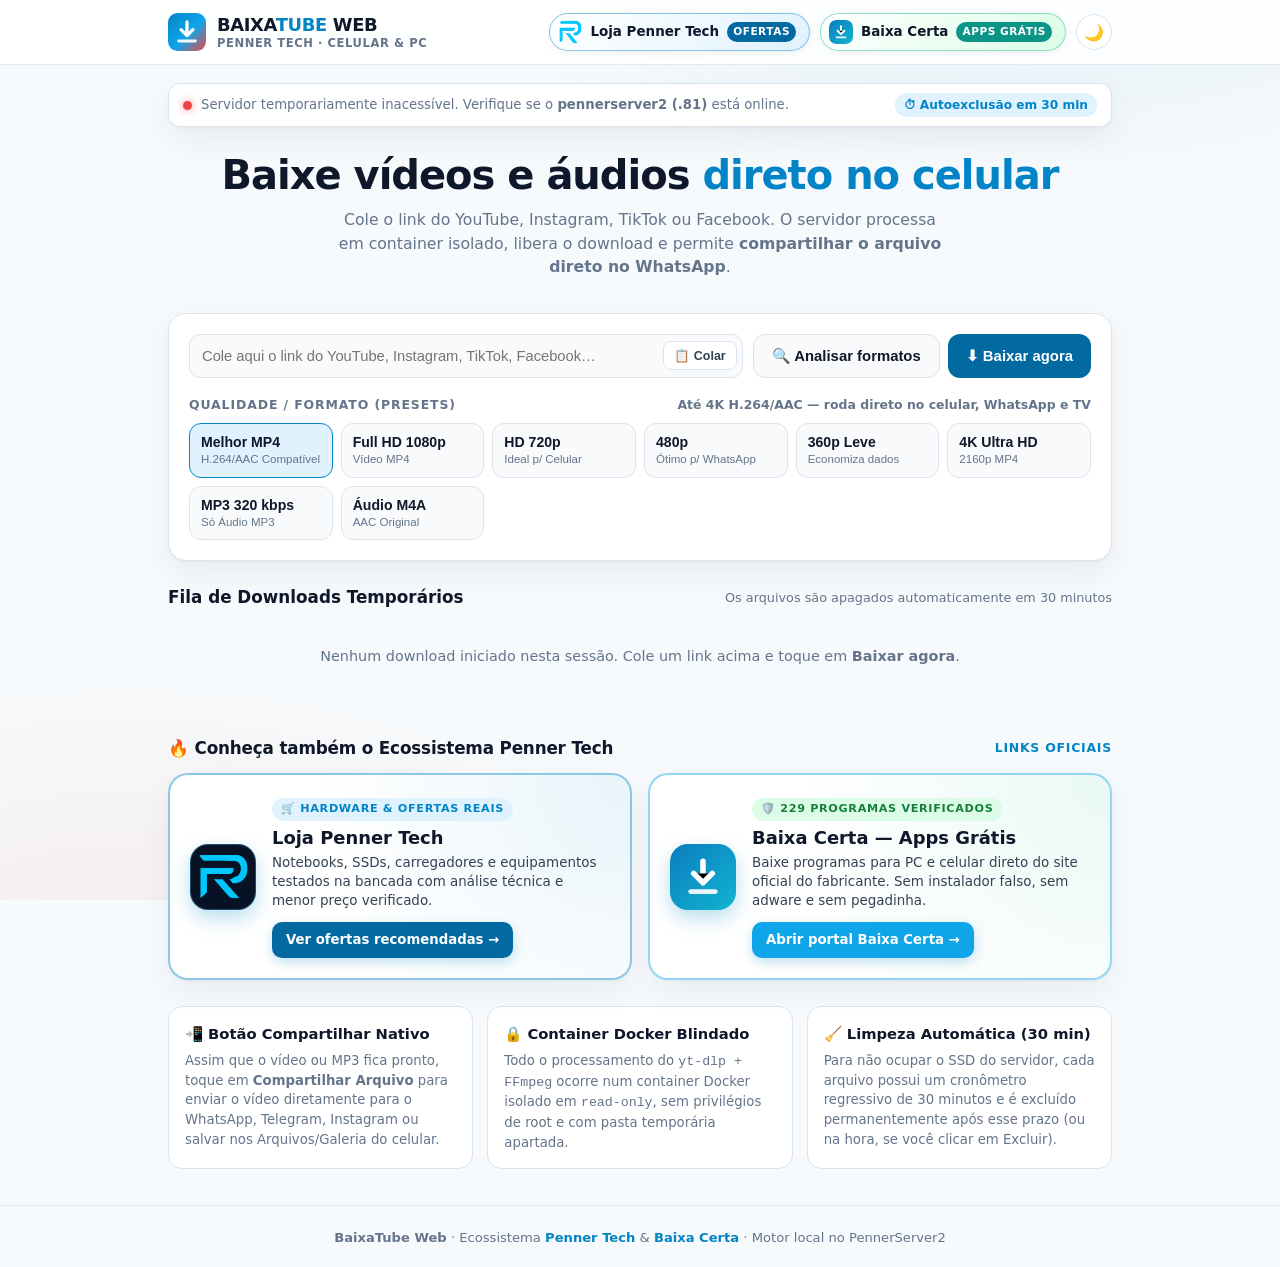
==== index.html @ 1db17f91 "Destaques visuais Loja Penner Tech + Baixa Certa e input compacto em 1 linha no celular" ====
<!doctype html>
<html lang="pt-BR">
<head>
<script>
(function(){
  try {
    var m = document.cookie.match(/(?:^|;\s*)pt_tema=(escuro|claro)/);
    var saved = localStorage.getItem('pt_tema');
    var tema = (m && m[1]) || saved || 'claro';
    document.documentElement.setAttribute('data-tema', tema);
  } catch (e) {
    document.documentElement.setAttribute('data-tema', 'claro');
  }
})();
</script>
<meta charset="utf-8">
<meta name="viewport" content="width=device-width,initial-scale=1,maximum-scale=5">
<title>BaixaTube Web — Baixe vídeos e áudios no celular ou PC · Penner Tech</title>
<meta name="description" content="Baixe vídeos e áudios do YouTube, Instagram, TikTok e Facebook direto pelo navegador no celular ou computador, com botão nativo de compartilhar para WhatsApp, Telegram e redes.">
<link rel="canonical" href="https://baixatube.pennertech.com.br/">
<meta name="theme-color" content="#f7fafc" id="meta-theme-color">
<meta property="og:type" content="website">
<meta property="og:site_name" content="BaixaTube Web · Penner Tech">
<meta property="og:locale" content="pt_BR">
<meta property="og:title" content="BaixaTube Web — Baixe vídeos e áudios no celular ou PC">
<meta property="og:description" content="Cole o link do YouTube, Instagram, TikTok ou Facebook, escolha a qualidade (MP4 até 4K ou MP3 320 kbps), baixe no celular e compartilhe em 1 toque.">
<meta property="og:url" content="https://baixatube.pennertech.com.br/">
<link rel="icon" href="favicon.svg" type="image/svg+xml">
<link rel="manifest" href="manifest.json">
<style>
:root {
  --bg: #f7fafc;
  --bg2: #eef3f8;
  --card: #ffffff;
  --card2: #f8fafc;
  --linha: #e2e8f0;
  --borda: #dbe3ec;
  --texto: #0f172a;
  --texto-corpo: #334155;
  --texto-sub: #64748b;
  --acento: #0284c7;
  --acento2: #0369a1;
  --acento-suave: #e0f2fe;
  --vermelho: #dc2626;
  --vermelho-suave: #fee2e2;
  --verde: #15803d;
  --verde-suave: #dcfce7;
  --ambar: #b45309;
  --ambar-suave: #fef3c7;
  --header-bg: rgba(255, 255, 255, 0.88);
  --sombra: 0 1px 3px rgba(15, 23, 42, 0.05), 0 12px 32px rgba(15, 23, 42, 0.06);
  --radial1: rgba(2, 132, 199, 0.10);
  --radial2: rgba(220, 38, 38, 0.06);
}
html[data-tema="escuro"] {
  --bg: #070d17;
  --bg2: #0d1626;
  --card: #111c2d;
  --card2: #162338;
  --linha: #1e324d;
  --borda: #233a59;
  --texto: #f8fafc;
  --texto-corpo: #cbd5e1;
  --texto-sub: #94a3b8;
  --acento: #38bdf8;
  --acento2: #0284c7;
  --acento-suave: rgba(56, 189, 248, 0.14);
  --vermelho: #f87171;
  --vermelho-suave: rgba(248, 113, 113, 0.15);
  --verde: #4ade80;
  --verde-suave: rgba(74, 222, 128, 0.14);
  --ambar: #fbbf24;
  --ambar-suave: rgba(251, 191, 36, 0.14);
  --header-bg: rgba(7, 13, 23, 0.88);
  --sombra: 0 10px 30px rgba(0, 0, 0, 0.35);
  --radial1: rgba(56, 189, 248, 0.14);
  --radial2: rgba(239, 68, 68, 0.08);
}
* { box-sizing: border-box; margin: 0; padding: 0; }
body {
  background: var(--bg);
  color: var(--texto);
  font-family: 'Segoe UI', Roboto, system-ui, -apple-system, sans-serif;
  line-height: 1.5;
  -webkit-font-smoothing: antialiased;
  min-height: 100vh;
  display: flex;
  flex-direction: column;
}
body::before {
  content: "";
  position: fixed;
  inset: 0;
  z-index: -1;
  pointer-events: none;
  background:
    radial-gradient(950px 450px at 80% -10%, var(--radial1), transparent 62%),
    radial-gradient(850px 420px at 10% 105%, var(--radial2), transparent 65%);
}
a { color: var(--acento); text-decoration: none; }
.wrap { max-width: 980px; margin: 0 auto; padding: 0 18px; width: 100%; }

/* Header */
header {
  position: sticky;
  top: 0;
  z-index: 30;
  background: var(--header-bg);
  backdrop-filter: blur(12px);
  border-bottom: 1px solid var(--linha);
}
.nav {
  display: flex;
  align-items: center;
  justify-content: space-between;
  height: 64px;
  gap: 12px;
}
.brand {
  display: flex;
  align-items: center;
  gap: 11px;
  color: var(--texto);
}
.brand svg { width: 38px; height: 38px; flex: 0 0 auto; }
.brand-txt { line-height: 1.1; }
.brand-txt strong { font-size: 1.12rem; font-weight: 800; letter-spacing: -0.02em; }
.brand-txt strong em { color: var(--acento); font-style: normal; }
.brand-txt small { display: block; font-size: 0.72rem; color: var(--texto-sub); font-weight: 600; letter-spacing: 0.05em; text-transform: uppercase; margin-top: 2px; }
.nav-right { display: flex; align-items: center; gap: 10px; }
.nav-pill {
  display: inline-flex;
  align-items: center;
  gap: 8px;
  font-size: 0.84rem;
  font-weight: 800;
  padding: 6px 13px 6px 8px;
  border-radius: 999px;
  border: 1.5px solid var(--borda);
  background: var(--card);
  color: var(--texto);
  box-shadow: 0 2px 8px rgba(15, 23, 42, 0.06);
  transition: transform 0.16s, border-color 0.16s, box-shadow 0.16s;
  white-space: nowrap;
}
.nav-pill:hover {
  transform: translateY(-2px);
  border-color: var(--acento);
  box-shadow: 0 6px 18px rgba(2, 132, 199, 0.18);
}
.nav-pill img, .nav-pill svg {
  width: 24px;
  height: 24px;
  border-radius: 7px;
  flex: 0 0 auto;
  display: block;
}
.nav-pill.loja-pill {
  border-color: rgba(2, 132, 199, 0.45);
  background: linear-gradient(135deg, var(--card), var(--acento-suave));
}
.nav-pill.baixa-pill {
  border-color: rgba(16, 185, 129, 0.45);
  background: linear-gradient(135deg, var(--card), var(--verde-suave));
}
.nav-pill .pill-tag {
  font-size: 0.66rem;
  font-weight: 800;
  text-transform: uppercase;
  letter-spacing: 0.05em;
  padding: 2px 6px;
  border-radius: 999px;
  background: var(--acento2);
  color: #fff;
}
.nav-pill.baixa-pill .pill-tag {
  background: #0d9488;
}

/* Promo Banners (Ecossistema Penner Tech & Baixa Certa) */
.eco-title {
  display: flex;
  align-items: center;
  justify-content: space-between;
  margin: 28px 0 12px;
}
.eco-title h3 {
  font-size: 1.05rem;
  font-weight: 800;
  letter-spacing: -0.01em;
}
.eco-title span {
  font-size: 0.78rem;
  font-weight: 700;
  color: var(--acento);
  text-transform: uppercase;
  letter-spacing: 0.06em;
}
.eco-grid {
  display: grid;
  grid-template-columns: repeat(auto-fit, minmax(300px, 1fr));
  gap: 16px;
  margin-bottom: 26px;
}
.eco-card {
  position: relative;
  display: flex;
  align-items: center;
  gap: 16px;
  padding: 20px;
  border-radius: 20px;
  background: var(--card);
  border: 2px solid var(--borda);
  box-shadow: var(--sombra);
  color: var(--texto);
  overflow: hidden;
  transition: transform 0.2s ease, border-color 0.2s ease, box-shadow 0.2s ease;
}
.eco-card::before {
  content: "";
  position: absolute;
  inset: 0;
  opacity: 0.09;
  pointer-events: none;
  z-index: 0;
}
.eco-card.loja-card {
  border-color: rgba(2, 132, 199, 0.45);
}
.eco-card.loja-card::before {
  background: radial-gradient(450px circle at 100% 0%, #0284c7, transparent 70%);
}
.eco-card.baixa-card {
  border-color: rgba(14, 165, 233, 0.45);
}
.eco-card.baixa-card::before {
  background: radial-gradient(450px circle at 100% 0%, #10b981, transparent 70%);
}
.eco-card:hover {
  transform: translateY(-4px);
  border-color: var(--acento);
  box-shadow: 0 14px 34px rgba(2, 132, 199, 0.18);
}
.eco-ico-wrap {
  position: relative;
  z-index: 1;
  width: 66px;
  height: 66px;
  border-radius: 18px;
  display: flex;
  align-items: center;
  justify-content: center;
  flex: 0 0 auto;
  box-shadow: 0 8px 20px rgba(2, 132, 199, 0.28);
  background: #071324;
  border: 1.5px solid rgba(56, 189, 248, 0.35);
}
.eco-ico-wrap img, .eco-ico-wrap svg {
  width: 52px;
  height: 52px;
  border-radius: 13px;
  object-fit: contain;
  display: block;
}
.eco-card.baixa-card .eco-ico-wrap {
  background: linear-gradient(135deg, #0a7cbf, #12b5d0);
  border-color: rgba(255, 255, 255, 0.3);
}
.eco-card.baixa-card .eco-ico-wrap img {
  width: 66px;
  height: 66px;
  border-radius: 18px;
}
.eco-body {
  position: relative;
  z-index: 1;
  flex: 1;
  min-width: 0;
}
.eco-kicker {
  display: inline-flex;
  align-items: center;
  gap: 5px;
  font-size: 0.7rem;
  font-weight: 800;
  text-transform: uppercase;
  letter-spacing: 0.06em;
  padding: 3px 9px;
  border-radius: 999px;
  margin-bottom: 6px;
}
.loja-card .eco-kicker {
  background: var(--acento-suave);
  color: var(--acento);
}
.baixa-card .eco-kicker {
  background: var(--verde-suave);
  color: var(--verde);
}
.eco-body h4 {
  font-size: 1.12rem;
  font-weight: 800;
  line-height: 1.22;
  margin-bottom: 4px;
  color: var(--texto);
}
.eco-body p {
  font-size: 0.84rem;
  color: var(--texto-corpo);
  line-height: 1.42;
  margin-bottom: 12px;
}
.eco-cta {
  display: inline-flex;
  align-items: center;
  gap: 7px;
  font-size: 0.83rem;
  font-weight: 800;
  padding: 8px 14px;
  border-radius: 10px;
  background: var(--acento2);
  color: #fff;
  box-shadow: 0 4px 12px rgba(2, 132, 199, 0.25);
  transition: background 0.15s, transform 0.15s;
}
html[data-tema="escuro"] .eco-cta {
  background: var(--acento);
  color: #04121d;
}
.baixa-card .eco-cta {
  background: #0ea5e9;
  color: #fff;
}
.eco-card:hover .eco-cta {
  transform: translateX(3px);
}
.btn-tema {
  width: 36px;
  height: 36px;
  border-radius: 999px;
  border: 1px solid var(--borda);
  background: var(--card);
  color: var(--texto);
  font-size: 16px;
  cursor: pointer;
  display: inline-flex;
  align-items: center;
  justify-content: center;
}
.btn-tema:hover { border-color: var(--acento); }

/* Status bar */
.status-bar {
  display: flex;
  align-items: center;
  gap: 9px;
  flex-wrap: wrap;
  background: var(--card);
  border: 1px solid var(--borda);
  border-radius: 12px;
  padding: 9px 14px;
  margin-top: 18px;
  font-size: 0.83rem;
  color: var(--texto-sub);
  box-shadow: var(--sombra);
}
.dot { width: 9px; height: 9px; border-radius: 50%; background: #94a3b8; flex: 0 0 auto; }
.dot.ok { background: #22c55e; box-shadow: 0 0 8px rgba(34, 197, 94, 0.65); }
.dot.warn { background: #f59e0b; box-shadow: 0 0 8px rgba(245, 158, 11, 0.65); }
.dot.err { background: #ef4444; box-shadow: 0 0 8px rgba(239, 68, 68, 0.65); }
.ttl-pill {
  margin-left: auto;
  background: var(--acento-suave);
  color: var(--acento);
  font-weight: 700;
  font-size: 0.76rem;
  padding: 3px 9px;
  border-radius: 999px;
}

/* Hero & Input */
.hero { padding: 26px 0 16px; text-align: center; }
.hero h1 { font-size: clamp(1.65rem, 4.5vw, 2.5rem); font-weight: 800; letter-spacing: -0.025em; line-height: 1.12; }
.hero h1 em { color: var(--acento); font-style: normal; }
.hero p { color: var(--texto-sub); font-size: 0.98rem; max-width: 620px; margin: 10px auto 0; }

.panel {
  background: var(--card);
  border: 1px solid var(--borda);
  border-radius: 18px;
  padding: 20px;
  box-shadow: var(--sombra);
  margin-top: 18px;
}
.url-row {
  display: flex;
  gap: 10px;
  flex-wrap: wrap;
}
.url-input-wrap {
  flex: 1 1 280px;
  display: flex;
  align-items: center;
  background: var(--card2);
  border: 1.5px solid var(--borda);
  border-radius: 11px;
  padding: 2px 5px 2px 12px;
  height: 44px;
  max-height: 44px;
  overflow: hidden;
  transition: border-color 0.15s, box-shadow 0.15s;
}
.url-input-wrap:focus-within {
  border-color: var(--acento);
  box-shadow: 0 0 0 3px var(--acento-suave);
}
.url-input-wrap input {
  flex: 1;
  border: none;
  background: transparent;
  color: var(--texto);
  font-size: 0.92rem;
  line-height: 1.2;
  height: 36px;
  padding: 0 6px 0 0;
  outline: none;
  min-width: 0;
  white-space: nowrap;
  overflow-x: auto;
  overflow-y: hidden;
  -webkit-overflow-scrolling: touch;
}
.url-input-wrap input::-webkit-scrollbar {
  height: 4px;
}
.url-input-wrap input::-webkit-scrollbar-thumb {
  background: var(--borda);
  border-radius: 999px;
}
.btn-paste {
  border: 1px solid var(--borda);
  background: var(--card);
  color: var(--texto-corpo);
  font-size: 0.78rem;
  font-weight: 700;
  padding: 6px 10px;
  border-radius: 8px;
  cursor: pointer;
  white-space: nowrap;
  flex: 0 0 auto;
}
.btn-paste:hover { border-color: var(--acento); color: var(--acento); }

.action-btns {
  display: flex;
  gap: 8px;
  flex-wrap: wrap;
}
.btn {
  border: none;
  border-radius: 12px;
  padding: 12px 18px;
  font-size: 0.93rem;
  font-weight: 700;
  cursor: pointer;
  display: inline-flex;
  align-items: center;
  justify-content: center;
  gap: 8px;
  transition: transform 0.12s, opacity 0.15s, background 0.15s;
  text-decoration: none;
}
.btn:active { transform: scale(0.98); }
.btn:disabled { opacity: 0.55; cursor: not-allowed; }
.btn-primary { background: var(--acento2); color: #fff; }
html[data-tema="escuro"] .btn-primary { background: var(--acento); color: #04121d; }
.btn-secondary { background: var(--card2); color: var(--texto); border: 1px solid var(--borda); }
.btn-secondary:hover { border-color: var(--acento); }
.btn-green { background: #16a34a; color: #fff; }
.btn-share { background: #2563eb; color: #fff; }
.btn-danger { background: var(--vermelho-suave); color: var(--vermelho); border: 1px solid transparent; }

/* Presets Grid */
.section-label {
  font-size: 0.78rem;
  font-weight: 800;
  text-transform: uppercase;
  letter-spacing: 0.07em;
  color: var(--texto-sub);
  margin: 18px 0 9px;
  display: flex;
  align-items: center;
  justify-content: space-between;
}
.presets-grid {
  display: grid;
  grid-template-columns: repeat(auto-fill, minmax(135px, 1fr));
  gap: 8px;
}
.preset-chip {
  background: var(--card2);
  border: 1.5px solid var(--borda);
  border-radius: 12px;
  padding: 10px 11px;
  text-align: left;
  cursor: pointer;
  transition: border-color 0.15s, background 0.15s;
  color: var(--texto);
}
.preset-chip:hover { border-color: var(--acento); }
.preset-chip.active {
  background: var(--acento-suave);
  border-color: var(--acento);
}
.preset-chip strong { display: block; font-size: 0.88rem; font-weight: 700; }
.preset-chip span { display: block; font-size: 0.72rem; color: var(--texto-sub); margin-top: 2px; line-height: 1.25; }

/* Video Meta Card */
.meta-card {
  display: none;
  margin-top: 18px;
  padding-top: 18px;
  border-top: 1px solid var(--linha);
}
.meta-card.visible { display: block; }
.meta-top {
  display: flex;
  gap: 16px;
  align-items: center;
  flex-wrap: wrap;
}
.meta-thumb {
  width: 168px;
  aspect-ratio: 16/9;
  border-radius: 11px;
  object-fit: cover;
  background: var(--card2);
  border: 1px solid var(--borda);
  flex: 0 0 auto;
}
.meta-info { flex: 1 1 220px; min-width: 0; }
.meta-info h2 { font-size: 1.06rem; font-weight: 700; line-height: 1.32; margin-bottom: 6px; word-break: break-word; }
.meta-badges { display: flex; gap: 8px; flex-wrap: wrap; font-size: 0.79rem; color: var(--texto-sub); }
.meta-badge { background: var(--card2); border: 1px solid var(--borda); padding: 3px 9px; border-radius: 7px; font-weight: 600; }

.formats-toggle {
  margin-top: 12px;
}
.formats-select {
  width: 100%;
  margin-top: 8px;
  padding: 10px 12px;
  border-radius: 10px;
  border: 1px solid var(--borda);
  background: var(--card2);
  color: var(--texto);
  font-size: 0.88rem;
}

/* Queue / Jobs */
.jobs-wrap { margin-top: 24px; margin-bottom: 44px; }
.jobs-header {
  display: flex;
  align-items: center;
  justify-content: space-between;
  margin-bottom: 12px;
}
.jobs-header h3 { font-size: 1.05rem; font-weight: 800; }
.job-card {
  background: var(--card);
  border: 1px solid var(--borda);
  border-radius: 16px;
  padding: 16px 18px;
  margin-bottom: 12px;
  box-shadow: var(--sombra);
}
.job-top {
  display: flex;
  align-items: flex-start;
  justify-content: space-between;
  gap: 10px;
}
.job-title { font-weight: 700; font-size: 0.96rem; line-height: 1.35; word-break: break-word; }
.job-sub { font-size: 0.8rem; color: var(--texto-sub); margin-top: 3px; display: flex; gap: 10px; flex-wrap: wrap; }
.job-badge {
  font-size: 0.74rem;
  font-weight: 800;
  padding: 3px 9px;
  border-radius: 999px;
  white-space: nowrap;
  text-transform: uppercase;
}
.job-badge.running { background: var(--acento-suave); color: var(--acento); }
.job-badge.done { background: var(--verde-suave); color: var(--verde); }
.job-badge.error { background: var(--vermelho-suave); color: var(--vermelho); }
.job-badge.expired { background: var(--ambar-suave); color: var(--ambar); }

.progress-track {
  height: 8px;
  background: var(--card2);
  border-radius: 999px;
  overflow: hidden;
  margin: 12px 0 8px;
  border: 1px solid var(--linha);
}
.progress-fill {
  height: 100%;
  background: linear-gradient(90deg, var(--acento2), var(--acento));
  border-radius: 999px;
  transition: width 0.25s ease;
}
.job-stats {
  display: flex;
  justify-content: space-between;
  font-size: 0.8rem;
  color: var(--texto-sub);
  flex-wrap: wrap;
  gap: 8px;
}
.job-actions {
  display: flex;
  gap: 9px;
  flex-wrap: wrap;
  margin-top: 14px;
  padding-top: 12px;
  border-top: 1px solid var(--linha);
}
.job-actions .btn { flex: 1 1 160px; padding: 11px 14px; font-size: 0.88rem; }

.alert-box {
  display: none;
  margin-top: 12px;
  padding: 11px 14px;
  border-radius: 11px;
  background: var(--vermelho-suave);
  color: var(--vermelho);
  font-size: 0.87rem;
  font-weight: 600;
}
.alert-box.visible { display: block; }

/* Info cards */
.info-grid {
  display: grid;
  grid-template-columns: repeat(auto-fit, minmax(250px, 1fr));
  gap: 14px;
  margin-bottom: 36px;
}
.info-card {
  background: var(--card);
  border: 1px solid var(--borda);
  border-radius: 14px;
  padding: 16px;
}
.info-card h4 { font-size: 0.92rem; font-weight: 800; margin-bottom: 6px; color: var(--texto); }
.info-card p { font-size: 0.83rem; color: var(--texto-sub); line-height: 1.48; }

footer {
  margin-top: auto;
  border-top: 1px solid var(--linha);
  padding: 22px 0;
  font-size: 0.82rem;
  color: var(--texto-sub);
  text-align: center;
}
footer a { font-weight: 600; }

@media (max-width: 640px) {
  .url-row { flex-direction: column; gap: 8px; }
  .url-input-wrap { flex: 0 0 auto; width: 100%; height: 42px; max-height: 42px; }
  .action-btns { width: 100%; }
  .action-btns .btn { flex: 1; padding: 10px 12px; font-size: 0.88rem; }
  .meta-thumb { width: 100%; }
  .presets-grid { grid-template-columns: repeat(2, 1fr); }
  .nav { flex-wrap: wrap; height: auto; padding: 10px 0; }
  .nav-right { width: 100%; justify-content: space-between; padding-top: 6px; border-top: 1px solid var(--linha); }
  .nav-pill { flex: 1; justify-content: center; padding: 7px 10px; font-size: 0.8rem; }
  .eco-card { flex-direction: column; align-items: flex-start; }
  .eco-cta { width: 100%; justify-content: center; }
}
</style>
</head>
<body>

<header>
  <div class="wrap nav">
    <a class="brand" href="./">
      <svg viewBox="0 0 64 64" role="img" aria-label="BaixaTube">
        <defs>
          <linearGradient id="btG" x1="0" y1="0" x2="1" y2="1">
            <stop offset="0%" stop-color="#0284c7"/>
            <stop offset="55%" stop-color="#0ea5e9"/>
            <stop offset="100%" stop-color="#ef4444"/>
          </linearGradient>
        </defs>
        <rect width="64" height="64" rx="16" fill="url(#btG)"/>
        <path d="M32 15v21" stroke="#fff" stroke-width="5.5" stroke-linecap="round"/>
        <path d="m22 28 10 10 10-10" stroke="#fff" stroke-width="5.5" stroke-linecap="round" stroke-linejoin="round" fill="none"/>
        <path d="M18 47h28" stroke="#fff" stroke-width="5" stroke-linecap="round" opacity=".92"/>
      </svg>
      <div class="brand-txt">
        <strong>BAIXA<em>TUBE</em> WEB</strong>
        <small>Penner Tech · Celular &amp; PC</small>
      </div>
    </a>
    <div class="nav-right">
      <a class="nav-pill loja-pill" href="https://loja.pennertech.com.br/" target="_blank" rel="noopener" title="Abrir Loja Penner Tech — Ofertas Testadas">
        <img src="img/pennertech-marca.png" alt="Penner Tech" width="24" height="24">
        <span>Loja Penner Tech</span>
        <span class="pill-tag">Ofertas</span>
      </a>
      <a class="nav-pill baixa-pill" href="https://baixa.pennertech.com.br/" target="_blank" rel="noopener" title="Abrir Baixa Certa — Apps Grátis Oficiais">
        <img src="img/baixacerta-ico.svg" alt="Baixa Certa" width="24" height="24">
        <span>Baixa Certa</span>
        <span class="pill-tag">Apps Grátis</span>
      </a>
      <button id="btn-tema" class="btn-tema" type="button" title="Alternar tema claro/escuro" aria-label="Alternar tema">🌙</button>
    </div>
  </div>
</header>

<main class="wrap">
  <div class="status-bar" id="status-bar">
    <span class="dot" id="api-dot"></span>
    <span id="api-txt">Conectando ao motor BaixaTube no PennerServer2…</span>
    <span class="ttl-pill">⏱ Autoexclusão em 30 min</span>
  </div>

  <section class="hero">
    <h1>Baixe vídeos e áudios <em>direto no celular</em></h1>
    <p>Cole o link do YouTube, Instagram, TikTok ou Facebook. O servidor processa em container isolado, libera o download e permite <strong>compartilhar o arquivo direto no WhatsApp</strong>.</p>
  </section>

  <section class="panel">
    <div class="url-row">
      <div class="url-input-wrap">
        <input id="url-input" type="url" placeholder="Cole aqui o link do YouTube, Instagram, TikTok, Facebook…" autocomplete="off" spellcheck="false">
        <button id="btn-paste" class="btn-paste" type="button">📋 Colar</button>
      </div>
      <div class="action-btns">
        <button id="btn-analyze" class="btn btn-secondary" type="button">🔍 Analisar formatos</button>
        <button id="btn-download" class="btn btn-primary" type="button">⬇ Baixar agora</button>
      </div>
    </div>

    <div id="alert-box" class="alert-box"></div>

    <div class="section-label">
      <span>Qualidade / Formato (Presets)</span>
      <span id="preset-hint" style="font-weight:600;text-transform:none;letter-spacing:0">Até 4K H.264/AAC — roda direto no celular, WhatsApp e TV</span>
    </div>
    <div class="presets-grid" id="presets-grid"></div>

    <div class="meta-card" id="meta-card">
      <div class="meta-top">
        <img id="meta-thumb" class="meta-thumb" src="" alt="Miniatura do vídeo">
        <div class="meta-info">
          <h2 id="meta-title">—</h2>
          <div class="meta-badges">
            <span class="meta-badge" id="meta-uploader">👤 —</span>
            <span class="meta-badge" id="meta-duration">⏱ —</span>
            <span class="meta-badge" id="meta-extractor">🌐 —</span>
          </div>
          <div class="formats-toggle">
            <label for="format-select" style="font-size:0.8rem;font-weight:700;color:var(--texto-sub)">Ou escolha uma faixa específica da plataforma:</label>
            <select id="format-select" class="formats-select">
              <option value="">Usar o Preset selecionado acima (Recomendado)</option>
            </select>
          </div>
        </div>
      </div>
    </div>
  </section>

  <section class="jobs-wrap">
    <div class="jobs-header">
      <h3>Fila de Downloads Temporários</h3>
      <span style="font-size:0.8rem;color:var(--texto-sub)">Os arquivos são apagados automaticamente em 30 minutos</span>
    </div>
    <div id="jobs-list">
      <p id="jobs-empty" style="color:var(--texto-sub);font-size:0.9rem;text-align:center;padding:24px 0;">Nenhum download iniciado nesta sessão. Cole um link acima e toque em <strong>Baixar agora</strong>.</p>
    </div>
  </section>

  <section aria-label="Conheça também na Penner Tech">
    <div class="eco-title">
      <h3>🔥 Conheça também o Ecossistema Penner Tech</h3>
      <span>Links Oficiais</span>
    </div>
    <div class="eco-grid">
      <a class="eco-card loja-card" href="https://loja.pennertech.com.br/" target="_blank" rel="noopener">
        <div class="eco-ico-wrap">
          <img src="img/pennertech-marca.png" alt="Loja Penner Tech" width="52" height="52">
        </div>
        <div class="eco-body">
          <span class="eco-kicker">🛒 Hardware &amp; Ofertas Reais</span>
          <h4>Loja Penner Tech</h4>
          <p>Notebooks, SSDs, carregadores e equipamentos testados na bancada com análise técnica e menor preço verificado.</p>
          <span class="eco-cta">Ver ofertas recomendadas →</span>
        </div>
      </a>

      <a class="eco-card baixa-card" href="https://baixa.pennertech.com.br/" target="_blank" rel="noopener">
        <div class="eco-ico-wrap">
          <img src="img/baixacerta-ico.svg" alt="Baixa Certa" width="66" height="66">
        </div>
        <div class="eco-body">
          <span class="eco-kicker">🛡️ 229 Programas Verificados</span>
          <h4>Baixa Certa — Apps Grátis</h4>
          <p>Baixe programas para PC e celular direto do site oficial do fabricante. Sem instalador falso, sem adware e sem pegadinha.</p>
          <span class="eco-cta">Abrir portal Baixa Certa →</span>
        </div>
      </a>
    </div>
  </section>

  <section class="info-grid">
    <div class="info-card">
      <h4>📲 Botão Compartilhar Nativo</h4>
      <p>Assim que o vídeo ou MP3 fica pronto, toque em <strong>Compartilhar Arquivo</strong> para enviar o vídeo diretamente para o WhatsApp, Telegram, Instagram ou salvar nos Arquivos/Galeria do celular.</p>
    </div>
    <div class="info-card">
      <h4>🔒 Container Docker Blindado</h4>
      <p>Todo o processamento do <code>yt-dlp + FFmpeg</code> ocorre num container Docker isolado em <code>read-only</code>, sem privilégios de root e com pasta temporária apartada.</p>
    </div>
    <div class="info-card">
      <h4>🧹 Limpeza Automática (30 min)</h4>
      <p>Para não ocupar o SSD do servidor, cada arquivo possui um cronômetro regressivo de 30 minutos e é excluído permanentemente após esse prazo (ou na hora, se você clicar em Excluir).</p>
    </div>
  </section>
</main>

<footer>
  <div class="wrap">
    <p><strong>BaixaTube Web</strong> · Ecossistema <a href="https://loja.pennertech.com.br/">Penner Tech</a> &amp; <a href="https://baixa.pennertech.com.br/">Baixa Certa</a> · Motor local no PennerServer2</p>
  </div>
</footer>

<script>
(function(){
  /* ------------------------------------------------------------------ */
  /* Tema Claro / Escuro                                                */
  /* ------------------------------------------------------------------ */
  var btnTema = document.getElementById('btn-tema');
  var metaTheme = document.getElementById('meta-theme-color');
  function syncTemaBtn() {
    var atual = document.documentElement.getAttribute('data-tema') || 'claro';
    btnTema.textContent = (atual === 'escuro') ? '☀️' : '🌙';
    if (metaTheme) metaTheme.setAttribute('content', atual === 'escuro' ? '#070d17' : '#f7fafc');
  }
  syncTemaBtn();
  btnTema.addEventListener('click', function(){
    var atual = document.documentElement.getAttribute('data-tema') || 'claro';
    var novo = (atual === 'escuro') ? 'claro' : 'escuro';
    document.documentElement.setAttribute('data-tema', novo);
    try {
      localStorage.setItem('pt_tema', novo);
      document.cookie = 'pt_tema=' + novo + ';path=/;max-age=31536000;SameSite=Lax';
    } catch (e) {}
    syncTemaBtn();
  });

  /* ------------------------------------------------------------------ */
  /* Descoberta automática de rota para a API no PennerServer2 (.81)    */
  /* ------------------------------------------------------------------ */
  var ENDPOINTS = [];
  if (location.protocol === 'http:' && (location.hostname === '192.168.100.81' || location.hostname === '100.72.106.55' || location.hostname === 'localhost')) {
    ENDPOINTS.push({ url: location.origin + '/baixatube-api', label: 'Local Direto' });
    ENDPOINTS.push({ url: 'http://' + location.hostname + ':8091', label: 'Porta 8091 Direta' });
  }
  ENDPOINTS.push(
    { url: 'https://pennerflix.duckdns.org:8095/baixatube-api', label: 'DuckDNS IPv6 Velocidade Máxima (.81)' },
    { url: 'https://pennerserver2.tail69feb4.ts.net/baixatube-api', label: 'Tailscale Funnel HTTPS (.81)' },
    { url: 'https://pennerserver2.tail69feb4.ts.net:10000/baixatube-api', label: 'Tailscale Funnel :10000 (.81)' }
  );
  if (location.protocol === 'http:') {
    ENDPOINTS.push(
      { url: 'http://192.168.100.81:8091', label: 'LAN Wi-Fi (192.168.100.81:8091)' },
      { url: 'http://100.72.106.55:8091', label: 'Tailscale P2P (100.72.106.55:8091)' }
    );
  }

  var activeApi = null;
  var apiDot = document.getElementById('api-dot');
  var apiTxt = document.getElementById('api-txt');

  function probeEndpoint(ep, timeoutMs) {
    return new Promise(function(resolve){
      var ctl = new AbortController();
      var t = setTimeout(function(){ ctl.abort(); resolve(null); }, timeoutMs || 3500);
      fetch(ep.url + '/api/health', { signal: ctl.signal, cache: 'no-store' })
        .then(function(r){ return r.ok ? r.json() : null; })
        .then(function(data){
          clearTimeout(t);
          if (data && data.status === 'ok') resolve({ ep: ep, health: data });
          else resolve(null);
        })
        .catch(function(){ clearTimeout(t); resolve(null); });
    });
  }

  async function discoverApi() {
    for (var i = 0; i < ENDPOINTS.length; i++) {
      var res = await probeEndpoint(ENDPOINTS[i], 3200);
      if (res) {
        activeApi = res.ep.url;
        apiDot.className = 'dot ok';
        apiTxt.innerHTML = 'Motor online: <strong>' + res.ep.label + '</strong> · yt-dlp ' + (res.health.yt_dlp || '');
        return activeApi;
      }
    }
    apiDot.className = 'dot err';
    apiTxt.innerHTML = 'Servidor temporariamente inacessível. Verifique se o <strong>pennerserver2 (.81)</strong> está online.';
    return null;
  }

  /* ------------------------------------------------------------------ */
  /* Presets                                                            */
  /* ------------------------------------------------------------------ */
  var DEFAULT_PRESETS = [
    { id: 'best_mp4', label: 'Melhor MP4', sub: 'H.264/AAC Compatível', hint: 'Até 4K H.264/AAC — roda direto no celular, WhatsApp e TV' },
    { id: '1080p', label: 'Full HD 1080p', sub: 'Vídeo MP4', hint: 'Melhor resolução até 1080p em MP4' },
    { id: '720p', label: 'HD 720p', sub: 'Ideal p/ Celular', hint: 'Equilíbrio ideal entre qualidade e tamanho para celular' },
    { id: '480p', label: '480p', sub: 'Ótimo p/ WhatsApp', hint: 'Vídeo compacto, ótimo para enviar no WhatsApp' },
    { id: '360p', label: '360p Leve', sub: 'Economiza dados', hint: 'Arquivo super leve e rápido para economizar dados' },
    { id: '2160p', label: '4K Ultra HD', sub: '2160p MP4', hint: 'Máxima resolução até 2160p (AV1/VP9 em MP4)' },
    { id: 'mp3', label: 'MP3 320 kbps', sub: 'Só Áudio MP3', hint: 'Extrai apenas o áudio em MP3 320 kbps de alta qualidade' },
    { id: 'm4a', label: 'Áudio M4A', sub: 'AAC Original', hint: 'Áudio AAC original sem perda de recodificação' }
  ];

  var selectedPresetId = 'best_mp4';
  var presetsGrid = document.getElementById('presets-grid');
  var presetHint = document.getElementById('preset-hint');

  function renderPresets() {
    presetsGrid.innerHTML = '';
    DEFAULT_PRESETS.forEach(function(p){
      var btn = document.createElement('button');
      btn.type = 'button';
      btn.className = 'preset-chip' + (p.id === selectedPresetId ? ' active' : '');
      btn.innerHTML = '<strong>' + p.label + '</strong><span>' + p.sub + '</span>';
      btn.addEventListener('click', function(){
        selectedPresetId = p.id;
        presetHint.textContent = p.hint;
        var formatSel = document.getElementById('format-select');
        if (formatSel) formatSel.value = '';
        renderPresets();
      });
      presetsGrid.appendChild(btn);
    });
  }
  renderPresets();

  /* ------------------------------------------------------------------ */
  /* UI & Eventos de Análise e Download                                 */
  /* ------------------------------------------------------------------ */
  var urlInput = document.getElementById('url-input');
  var btnPaste = document.getElementById('btn-paste');
  var btnAnalyze = document.getElementById('btn-analyze');
  var btnDownload = document.getElementById('btn-download');
  var alertBox = document.getElementById('alert-box');
  var metaCard = document.getElementById('meta-card');
  var formatSelect = document.getElementById('format-select');
  var currentMeta = null;

  function showAlert(msg) {
    if (!msg) {
      alertBox.className = 'alert-box';
      alertBox.textContent = '';
      return;
    }
    alertBox.textContent = msg;
    alertBox.className = 'alert-box visible';
  }

  btnPaste.addEventListener('click', async function(){
    showAlert('');
    try {
      var t = await navigator.clipboard.readText();
      if (t) {
        urlInput.value = t.trim();
        urlInput.focus();
      }
    } catch (e) {
      urlInput.focus();
      showAlert('Toque e segure no campo de texto para colar o link.');
    }
  });

  // Suporte a ?url= na query string (atalhos de compartilhamento)
  try {
    var params = new URLSearchParams(location.search);
    var sharedUrl = params.get('url') || params.get('text');
    if (sharedUrl) {
      var mUrl = sharedUrl.match(/https?:\/\/[^\s]+/);
      if (mUrl) urlInput.value = mUrl[0];
    }
  } catch (e) {}

  btnAnalyze.addEventListener('click', async function(){
    var url = urlInput.value.trim();
    if (!url) {
      showAlert('Cole um link do YouTube, Instagram, TikTok ou Facebook primeiro.');
      urlInput.focus();
      return;
    }
    showAlert('');
    if (!activeApi) await discoverApi();
    if (!activeApi) {
      showAlert('Não foi possível conectar ao servidor de download.');
      return;
    }
    btnAnalyze.disabled = true;
    btnAnalyze.textContent = '⏳ Analisando…';
    try {
      var resp = await fetch(activeApi + '/api/analyze', {
        method: 'POST',
        headers: { 'Content-Type': 'application/json' },
        body: JSON.stringify({ url: url })
      });
      var data = await resp.json();
      if (!resp.ok) throw new Error(data.detail || 'Erro ao analisar link.');
      currentMeta = data;
      document.getElementById('meta-title').textContent = data.title || 'Vídeo';
      document.getElementById('meta-uploader').textContent = '👤 ' + (data.uploader || '—');
      document.getElementById('meta-duration').textContent = '⏱ ' + (data.duration_human || '—');
      document.getElementById('meta-extractor').textContent = '🌐 ' + (data.extractor || 'Web');
      var thumbEl = document.getElementById('meta-thumb');
      if (data.thumbnail) {
        thumbEl.src = data.thumbnail;
        thumbEl.style.display = 'block';
      } else {
        thumbEl.style.display = 'none';
      }
      formatSelect.innerHTML = '<option value="">Usar o Preset selecionado acima (Recomendado)</option>';
      (data.formats || []).forEach(function(f){
        var opt = document.createElement('option');
        opt.value = JSON.stringify({
          selector: f.selector,
          label: f.label,
          audio_only: f.kind === 'audio',
          merge_ext: f.kind === 'audio' ? '' : 'mp4'
        });
        opt.textContent = f.kind_label + ' — ' + f.label;
        formatSelect.appendChild(opt);
      });
      metaCard.className = 'meta-card visible';
    } catch (err) {
      showAlert(err.message || 'Falha ao analisar o link.');
    } finally {
      btnAnalyze.disabled = false;
      btnAnalyze.textContent = '🔍 Analisar formatos';
    }
  });

  /* ------------------------------------------------------------------ */
  /* Fila de Jobs e Compartilhamento Mobile (Web Share API Level 2)     */
  /* ------------------------------------------------------------------ */
  var jobs = [];
  var jobsList = document.getElementById('jobs-list');
  var jobsEmpty = document.getElementById('jobs-empty');

  function formatRemaining(sec) {
    if (sec <= 0) return 'Expirado';
    var m = Math.floor(sec / 60);
    var s = sec % 60;
    return m + 'm ' + (s < 10 ? '0' : '') + s + 's';
  }

  btnDownload.addEventListener('click', async function(){
    var url = urlInput.value.trim();
    if (!url) {
      showAlert('Cole um link para baixar.');
      urlInput.focus();
      return;
    }
    showAlert('');
    if (!activeApi) await discoverApi();
    if (!activeApi) {
      showAlert('Não foi possível conectar ao servidor.');
      return;
    }

    var payload = {
      url: url,
      title: (currentMeta && currentMeta.url === url && currentMeta.title) ? currentMeta.title : 'Vídeo',
      preset_id: selectedPresetId
    };
    if (formatSelect.value) {
      try {
        var customFmt = JSON.parse(formatSelect.value);
        payload.format_selector = customFmt.selector;
        payload.label = customFmt.label;
        payload.audio_only = customFmt.audio_only;
        payload.merge_ext = customFmt.merge_ext;
      } catch (e) {}
    }

    btnDownload.disabled = true;
    btnDownload.textContent = '⏳ Iniciando…';
    try {
      var resp = await fetch(activeApi + '/api/jobs', {
        method: 'POST',
        headers: { 'Content-Type': 'application/json' },
        body: JSON.stringify(payload)
      });
      var job = await resp.json();
      if (!resp.ok) throw new Error(job.detail || 'Não foi possível iniciar o download.');
      job._apiBase = activeApi;
      jobs.unshift(job);
      renderJobs();
      pollJob(job.id, activeApi);
    } catch (err) {
      showAlert(err.message || 'Erro ao criar download.');
    } finally {
      btnDownload.disabled = false;
      btnDownload.textContent = '⬇ Baixar agora';
    }
  });

  async function pollJob(jobId, apiBase) {
    var timer = setInterval(async function(){
      var idx = jobs.findIndex(function(j){ return j.id === jobId; });
      if (idx === -1) { clearInterval(timer); return; }
      try {
        var r = await fetch(apiBase + '/api/jobs/' + jobId, { cache: 'no-store' });
        if (!r.ok) { clearInterval(timer); return; }
        var updated = await r.json();
        updated._apiBase = apiBase;
        var prevState = jobs[idx].state;
        jobs[idx] = updated;
        renderJobs();
        if (updated.state === 'done' || updated.state === 'error' || updated.state === 'cancelled' || updated.state === 'expired') {
          clearInterval(timer);
        }
      } catch (e) {}
    }, 1200);
  }

  // Atualiza contador regressivo de 30 minutos a cada segundo
  setInterval(function(){
    var changed = false;
    var now = Math.floor(Date.now() / 1000);
    jobs.forEach(function(j){
      if (j.state === 'done' && j.expires_at) {
        var rem = Math.max(0, j.expires_at - now);
        if (rem !== j.remaining_seconds) {
          j.remaining_seconds = rem;
          if (rem === 0) j.state = 'expired';
          changed = true;
        }
      }
    });
    if (changed) renderJobs();
  }, 1000);

  window.shareJobFile = async function(jobId) {
    var job = jobs.find(function(j){ return j.id === jobId; });
    if (!job || !job.download_url) return;
    var fileUrl = job._apiBase + job.download_url;
    var btn = document.getElementById('share-btn-' + jobId);
    var oldTxt = btn ? btn.innerHTML : '';

    try {
      if (btn) {
        btn.disabled = true;
        btn.innerHTML = '⏳ Preparando arquivo p/ compartilhar…';
      }
      var resp = await fetch(fileUrl);
      if (!resp.ok) throw new Error('Arquivo expirado ou indisponível.');
      var blob = await resp.blob();
      var fileName = job.file_name || ('baixatube-' + job.id + '.mp4');
      var file = new File([blob], fileName, { type: job.mime_type || blob.type || 'video/mp4' });

      if (navigator.canShare && navigator.canShare({ files: [file] })) {
        await navigator.share({
          files: [file],
          title: job.title || fileName,
          text: job.title || ''
        });
        return;
      }
      // Fallback caso o navegador suporte apenas compartilhamento de link
      if (navigator.share) {
        await navigator.share({
          title: job.title || 'BaixaTube Web',
          text: 'Baixado no BaixaTube Web: ' + (job.title || ''),
          url: fileUrl
        });
        return;
      }
      await navigator.clipboard.writeText(fileUrl);
      alert('Link temporário copiado para a área de transferência!');
    } catch (err) {
      if (err && err.name === 'AbortError') return;
      alert('Não foi possível abrir o menu de compartilhamento direto. Use o botão "Salvar no Aparelho" ao lado.');
    } finally {
      if (btn) {
        btn.disabled = false;
        btn.innerHTML = oldTxt;
      }
    }
  };

  window.deleteJob = async function(jobId) {
    var idx = jobs.findIndex(function(j){ return j.id === jobId; });
    if (idx === -1) return;
    var job = jobs[idx];
    try {
      await fetch(job._apiBase + '/api/jobs/' + jobId, { method: 'DELETE' });
    } catch (e) {}
    jobs.splice(idx, 1);
    renderJobs();
  };

  function renderJobs() {
    if (!jobs.length) {
      jobsList.innerHTML = '';
      jobsList.appendChild(jobsEmpty);
      jobsEmpty.style.display = 'block';
      return;
    }
    jobsEmpty.style.display = 'none';
    jobsList.innerHTML = '';

    jobs.forEach(function(j){
      var card = document.createElement('div');
      card.className = 'job-card';

      var badgeClass = 'running';
      var badgeTxt = 'Processando';
      if (j.state === 'done') { badgeClass = 'done'; badgeTxt = 'Concluído'; }
      else if (j.state === 'error' || j.state === 'cancelled') { badgeClass = 'error'; badgeTxt = j.state === 'error' ? 'Erro' : 'Cancelado'; }
      else if (j.state === 'expired') { badgeClass = 'expired'; badgeTxt = 'Expirado (30m)'; }

      var pct = Math.round((j.progress || 0) * 100);
      var fileUrl = j.download_url ? (j._apiBase + j.download_url) : '#';

      var actionsHtml = '';
      if (j.state === 'done') {
        actionsHtml =
          '<div class="job-actions">' +
            '<a class="btn btn-green" href="' + fileUrl + '" download="' + (j.file_name || '') + '" target="_blank" rel="noopener">📥 Salvar no Aparelho (' + (j.file_size_human || '') + ')</a>' +
            '<button id="share-btn-' + j.id + '" class="btn btn-share" type="button" onclick="shareJobFile(\'' + j.id + '\')">📤 Compartilhar Arquivo</button>' +
            '<button class="btn btn-danger" type="button" style="flex:0 0 auto" onclick="deleteJob(\'' + j.id + '\')" title="Apagar do servidor agora">🗑 Excluir</button>' +
          '</div>';
      } else if (j.state === 'queued' || j.state === 'downloading' || j.state === 'processing') {
        actionsHtml =
          '<div class="job-actions">' +
            '<button class="btn btn-danger" type="button" onclick="deleteJob(\'' + j.id + '\')">✕ Cancelar download</button>' +
          '</div>';
      } else {
        actionsHtml =
          '<div class="job-actions">' +
            '<button class="btn btn-secondary" type="button" onclick="deleteJob(\'' + j.id + '\')">Limpar da lista</button>' +
          '</div>';
      }

      var ttlText = (j.state === 'done')
        ? ('⏱ Expira em: <strong>' + formatRemaining(j.remaining_seconds || 0) + '</strong>')
        : ('Velocidade: ' + (j.speed || '—') + ' · ETA: ' + (j.eta || '—'));

      card.innerHTML =
        '<div class="job-top">' +
          '<div>' +
            '<div class="job-title">' + (j.title || 'Vídeo') + '</div>' +
            '<div class="job-sub">' +
              '<span>🎯 ' + (j.label || 'MP4') + '</span>' +
              (j.file_name ? '<span>📄 ' + j.file_name + '</span>' : '') +
            '</div>' +
          '</div>' +
          '<span class="job-badge ' + badgeClass + '">' + badgeTxt + '</span>' +
        '</div>' +
        '<div class="progress-track"><div class="progress-fill" style="width:' + pct + '%"></div></div>' +
        '<div class="job-stats">' +
          '<span>' + (j.error ? ('❌ ' + j.error) : (j.stage || '')) + '</span>' +
          '<span>' + ttlText + '</span>' +
        '</div>' +
        actionsHtml;

      jobsList.appendChild(card);
    });
  }

  discoverApi();
})();
</script>
</body>
</html>
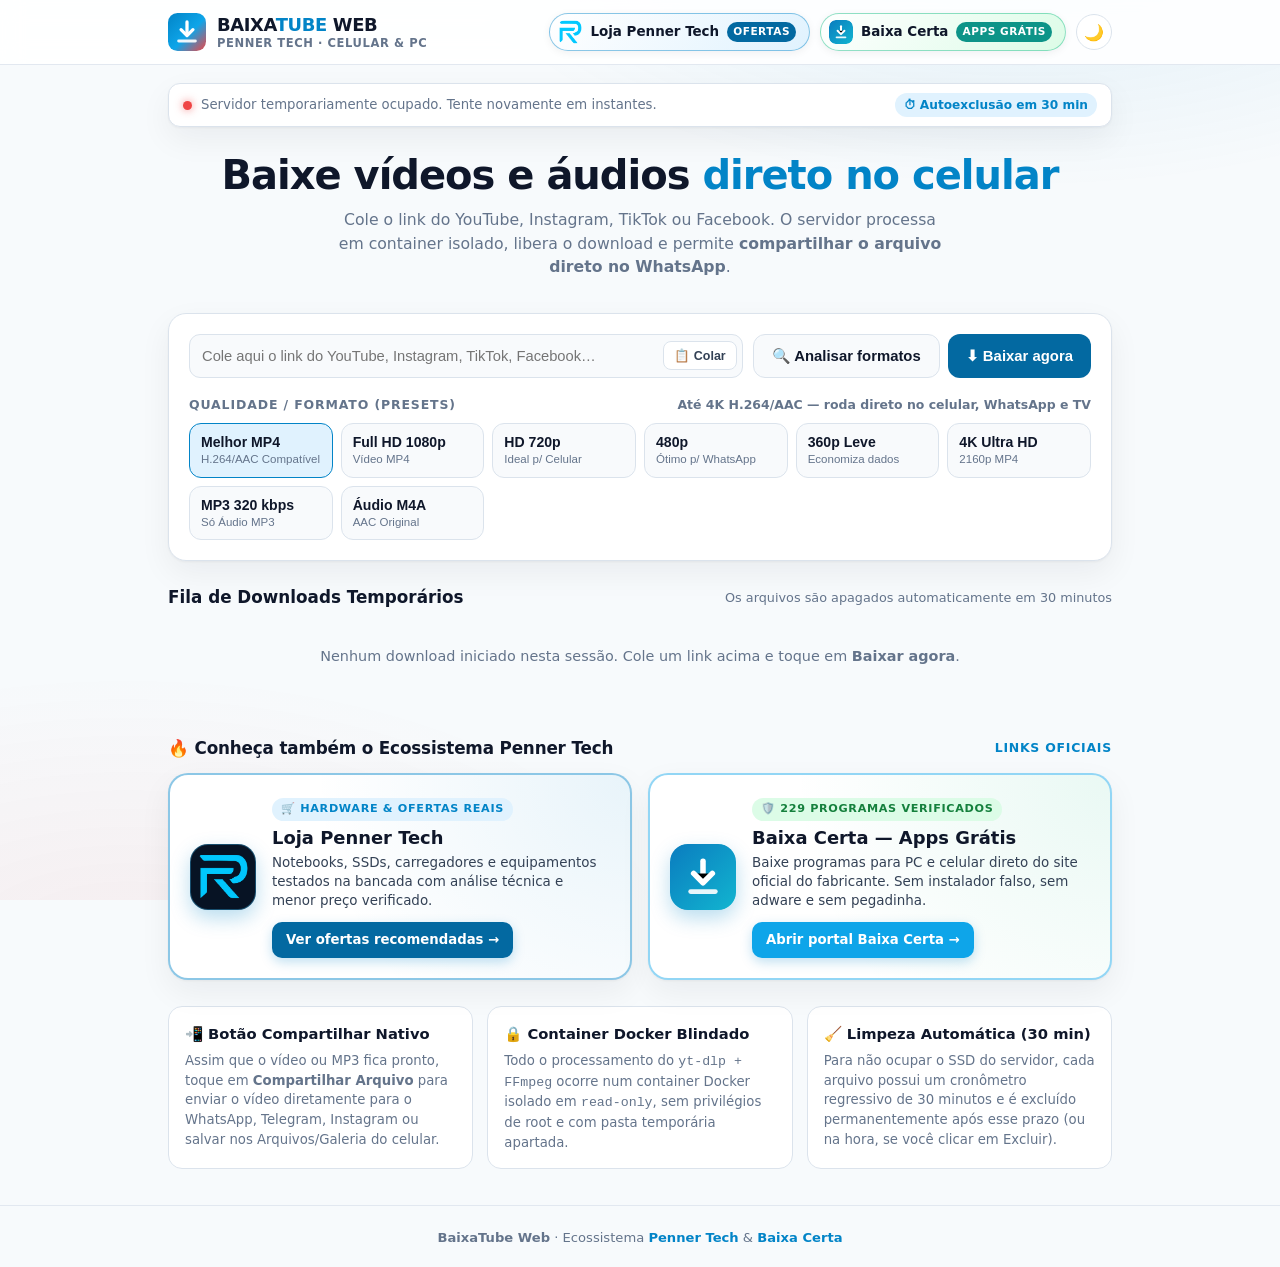
==== commit 3fc7a7dd: "Remove rotulo tecnico DuckDNS da barra de status" ====
--- a/index.html
+++ b/index.html
@@ -722,7 +722,7 @@
 <main class="wrap">
   <div class="status-bar" id="status-bar">
     <span class="dot" id="api-dot"></span>
-    <span id="api-txt">Conectando ao motor BaixaTube no PennerServer2…</span>
+    <span id="api-txt">Conectando ao servidor…</span>
     <span class="ttl-pill">⏱ Autoexclusão em 30 min</span>
   </div>
 
@@ -832,7 +832,7 @@
 
 <footer>
   <div class="wrap">
-    <p><strong>BaixaTube Web</strong> · Ecossistema <a href="https://loja.pennertech.com.br/">Penner Tech</a> &amp; <a href="https://baixa.pennertech.com.br/">Baixa Certa</a> · Motor local no PennerServer2</p>
+    <p><strong>BaixaTube Web</strong> · Ecossistema <a href="https://loja.pennertech.com.br/">Penner Tech</a> &amp; <a href="https://baixa.pennertech.com.br/">Baixa Certa</a></p>
   </div>
 </footer>
 
@@ -905,12 +905,12 @@
       if (res) {
         activeApi = res.ep.url;
         apiDot.className = 'dot ok';
-        apiTxt.innerHTML = 'Motor online: <strong>' + res.ep.label + '</strong> · yt-dlp ' + (res.health.yt_dlp || '');
+        apiTxt.innerHTML = '<strong>Pronto para baixar</strong> · Vídeos e áudios em até 4K';
         return activeApi;
       }
     }
     apiDot.className = 'dot err';
-    apiTxt.innerHTML = 'Servidor temporariamente inacessível. Verifique se o <strong>pennerserver2 (.81)</strong> está online.';
+    apiTxt.innerHTML = 'Servidor temporariamente ocupado. Tente novamente em instantes.';
     return null;
   }
 
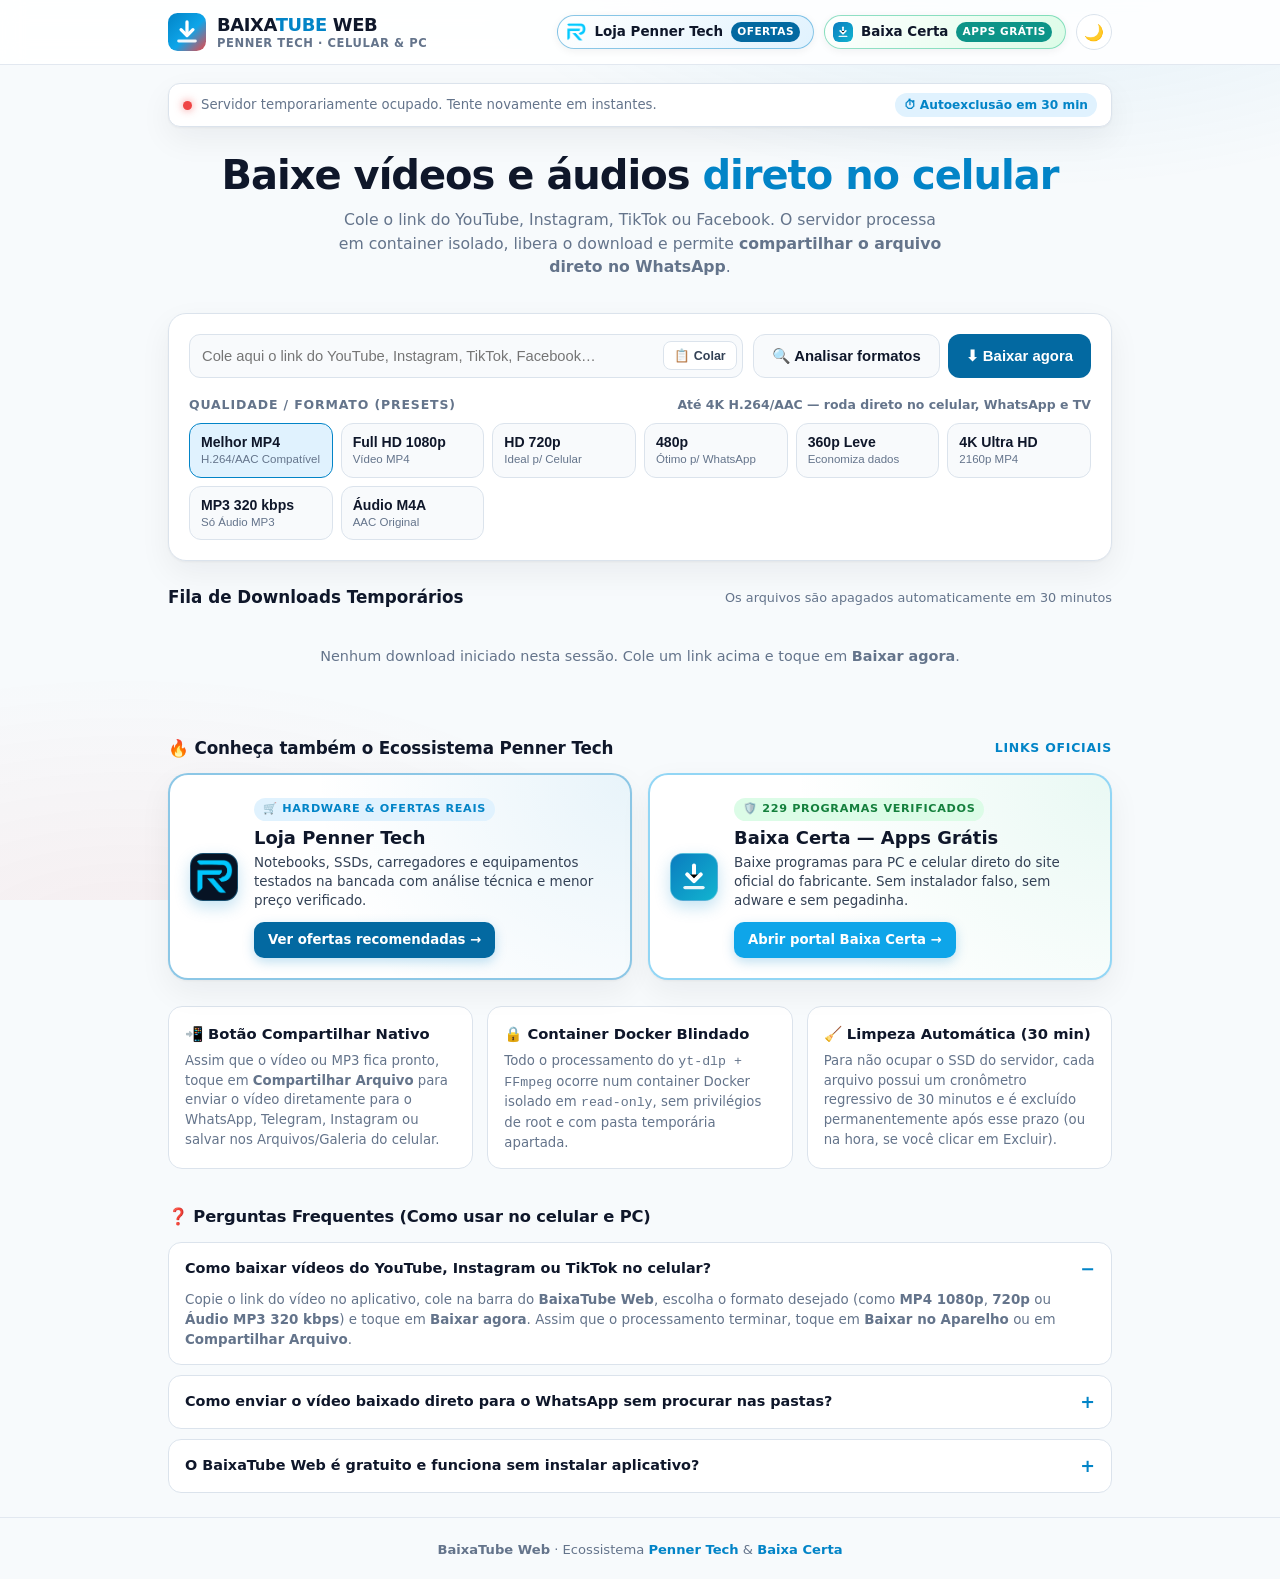
==== commit 2fc5f2c0: "fix(mobile): ajustar tamanho dos icones no celular e adicionar SEO completo + Search Console + JSON-" ====
--- a/index.html
+++ b/index.html
@@ -15,18 +15,127 @@
 </script>
 <meta charset="utf-8">
 <meta name="viewport" content="width=device-width,initial-scale=1,maximum-scale=5">
-<title>BaixaTube Web — Baixe vídeos e áudios no celular ou PC · Penner Tech</title>
-<meta name="description" content="Baixe vídeos e áudios do YouTube, Instagram, TikTok e Facebook direto pelo navegador no celular ou computador, com botão nativo de compartilhar para WhatsApp, Telegram e redes.">
+<title>BaixaTube Web — Baixar Vídeos e Áudios do YouTube, Instagram e TikTok no Celular · Penner Tech</title>
+<meta name="description" content="Baixe vídeos e áudios do YouTube, Instagram, TikTok e Facebook direto no celular ou PC sem instalar nada. Qualidade até 4K (MP4) ou MP3 320 kbps com botão nativo de compartilhar no WhatsApp.">
+<meta name="keywords" content="baixar video youtube celular, baixatube web, baixar reels instagram, baixar video tiktok sem marca dagua, youtube para mp3 320kbps, baixar video pelo navegador, penner tech, baixa certa">
+<meta name="author" content="Renato Penner — Penner Tech">
+<meta name="robots" content="index, follow, max-image-preview:large, max-snippet:-1, max-video-preview:-1">
+<meta name="googlebot" content="index, follow, max-image-preview:large, max-snippet:-1, max-video-preview:-1">
 <link rel="canonical" href="https://baixatube.pennertech.com.br/">
+<link rel="alternate" hreflang="pt-BR" href="https://baixatube.pennertech.com.br/">
+<link rel="alternate" hreflang="x-default" href="https://baixatube.pennertech.com.br/">
 <meta name="theme-color" content="#f7fafc" id="meta-theme-color">
+<meta name="application-name" content="BaixaTube Web">
+<meta name="apple-mobile-web-app-capable" content="yes">
+<meta name="apple-mobile-web-app-title" content="BaixaTube">
 <meta property="og:type" content="website">
 <meta property="og:site_name" content="BaixaTube Web · Penner Tech">
 <meta property="og:locale" content="pt_BR">
 <meta property="og:title" content="BaixaTube Web — Baixe vídeos e áudios no celular ou PC">
-<meta property="og:description" content="Cole o link do YouTube, Instagram, TikTok ou Facebook, escolha a qualidade (MP4 até 4K ou MP3 320 kbps), baixe no celular e compartilhe em 1 toque.">
+<meta property="og:description" content="Cole o link do YouTube, Instagram, TikTok ou Facebook, escolha a qualidade (MP4 até 4K ou MP3 320 kbps), baixe no celular e compartilhe no WhatsApp em 1 toque.">
 <meta property="og:url" content="https://baixatube.pennertech.com.br/">
+<meta property="og:image" content="https://baixatube.pennertech.com.br/img/og-image.png">
+<meta property="og:image:secure_url" content="https://baixatube.pennertech.com.br/img/og-image.png">
+<meta property="og:image:type" content="image/png">
+<meta property="og:image:width" content="1200">
+<meta property="og:image:height" content="630">
+<meta property="og:image:alt" content="BaixaTube Web — Baixe vídeos e áudios do YouTube, Instagram, TikTok e Facebook no celular ou PC">
+<meta name="twitter:card" content="summary_large_image">
+<meta name="twitter:title" content="BaixaTube Web — Baixe vídeos e áudios no celular ou PC">
+<meta name="twitter:description" content="Baixe vídeos em até 4K MP4 ou áudio MP3 320 kbps do YouTube, Instagram, TikTok e Facebook com botão de compartilhar direto no WhatsApp.">
+<meta name="twitter:image" content="https://baixatube.pennertech.com.br/img/og-image.png">
 <link rel="icon" href="favicon.svg" type="image/svg+xml">
+<link rel="icon" href="img/favicon-64.png" sizes="64x64" type="image/png">
+<link rel="icon" href="img/icon-192.png" sizes="192x192" type="image/png">
+<link rel="apple-touch-icon" href="img/apple-touch-icon.png" sizes="180x180">
 <link rel="manifest" href="manifest.json">
+<script type="application/ld+json">
+{
+  "@context": "https://schema.org",
+  "@graph": [
+    {
+      "@type": "WebSite",
+      "@id": "https://baixatube.pennertech.com.br/#website",
+      "url": "https://baixatube.pennertech.com.br/",
+      "name": "BaixaTube Web",
+      "alternateName": ["BaixaTube Penner Tech", "BaixaTube Online"],
+      "description": "Ferramenta web gratuita para baixar vídeos e áudios do YouTube, Instagram, TikTok e Facebook em MP4 até 4K ou MP3 320 kbps direto no celular ou PC.",
+      "inLanguage": "pt-BR",
+      "publisher": { "@id": "https://pennertech.com.br/#org" }
+    },
+    {
+      "@type": "Organization",
+      "@id": "https://pennertech.com.br/#org",
+      "name": "Penner Tech",
+      "url": "https://pennertech.com.br/",
+      "logo": {
+        "@type": "ImageObject",
+        "url": "https://baixatube.pennertech.com.br/img/pennertech-marca.png",
+        "width": 512,
+        "height": 512
+      },
+      "sameAs": [
+        "https://loja.pennertech.com.br/",
+        "https://baixa.pennertech.com.br/"
+      ]
+    },
+    {
+      "@type": "WebApplication",
+      "@id": "https://baixatube.pennertech.com.br/#app",
+      "name": "BaixaTube Web",
+      "url": "https://baixatube.pennertech.com.br/",
+      "image": "https://baixatube.pennertech.com.br/img/og-image.png",
+      "applicationCategory": "MultimediaApplication",
+      "operatingSystem": "Android, iOS, Windows, macOS, Linux",
+      "browserRequirements": "Requires JavaScript and HTML5 support",
+      "isAccessibleForFree": true,
+      "inLanguage": "pt-BR",
+      "offers": {
+        "@type": "Offer",
+        "price": "0",
+        "priceCurrency": "BRL"
+      },
+      "featureList": [
+        "Download de vídeos em MP4 até 4K, 1080p, 720p e 480p",
+        "Extração de áudio em MP3 320 kbps e M4A original",
+        "Botão Compartilhar nativo para enviar direto ao WhatsApp e Telegram no celular",
+        "Processamento isolado em container Docker com autoexclusão em 30 minutos"
+      ],
+      "author": { "@id": "https://pennertech.com.br/#org" }
+    },
+    {
+      "@type": "FAQPage",
+      "@id": "https://baixatube.pennertech.com.br/#faq",
+      "mainEntity": [
+        {
+          "@type": "Question",
+          "name": "Como baixar vídeos do YouTube, Instagram ou TikTok no celular pelo BaixaTube Web?",
+          "acceptedAnswer": {
+            "@type": "Answer",
+            "text": "Basta copiar o link do vídeo, colar no campo do BaixaTube Web, escolher a qualidade desejada (como MP4 1080p, 720p ou Áudio MP3 320 kbps) e tocar em Baixar agora. Quando terminar, você pode salvar no aparelho ou usar o botão Compartilhar Arquivo para mandar direto no WhatsApp."
+          }
+        },
+        {
+          "@type": "Question",
+          "name": "Como enviar o vídeo baixado direto para o WhatsApp no celular?",
+          "acceptedAnswer": {
+            "@type": "Answer",
+            "text": "Após concluir o processamento, toque no botão azul Compartilhar Arquivo. O BaixaTube Web usa o menu nativo do Android e do iPhone (Web Share API) para anexar o arquivo MP4 ou MP3 diretamente numa conversa do WhatsApp, Telegram ou salvar na Galeria."
+          }
+        },
+        {
+          "@type": "Question",
+          "name": "O BaixaTube Web é gratuito e seguro?",
+          "acceptedAnswer": {
+            "@type": "Answer",
+            "text": "Sim, é 100% gratuito, sem anúncios invasivos e processado em um container Docker isolado em modo somente-leitura, com exclusão automática dos arquivos temporários em 30 minutos."
+          }
+        }
+      ]
+    }
+  ]
+}
+</script>
 <style>
 :root {
   --bg: #f7fafc;
@@ -149,10 +258,13 @@
   box-shadow: 0 6px 18px rgba(2, 132, 199, 0.18);
 }
 .nav-pill img, .nav-pill svg {
-  width: 24px;
-  height: 24px;
-  border-radius: 7px;
-  flex: 0 0 auto;
+  width: 20px;
+  height: 20px;
+  max-width: 20px;
+  max-height: 20px;
+  border-radius: 6px;
+  flex: 0 0 20px;
+  object-fit: contain;
   display: block;
 }
 .nav-pill.loja-pill {
@@ -244,21 +356,27 @@
 .eco-ico-wrap {
   position: relative;
   z-index: 1;
-  width: 66px;
-  height: 66px;
-  border-radius: 18px;
+  width: 48px;
+  height: 48px;
+  min-width: 48px;
+  max-width: 48px;
+  max-height: 48px;
+  border-radius: 13px;
   display: flex;
   align-items: center;
   justify-content: center;
-  flex: 0 0 auto;
-  box-shadow: 0 8px 20px rgba(2, 132, 199, 0.28);
+  flex: 0 0 48px;
+  box-shadow: 0 6px 16px rgba(2, 132, 199, 0.24);
   background: #071324;
   border: 1.5px solid rgba(56, 189, 248, 0.35);
+  overflow: hidden;
 }
 .eco-ico-wrap img, .eco-ico-wrap svg {
-  width: 52px;
-  height: 52px;
-  border-radius: 13px;
+  width: 38px;
+  height: 38px;
+  max-width: 38px;
+  max-height: 38px;
+  border-radius: 9px;
   object-fit: contain;
   display: block;
 }
@@ -267,9 +385,11 @@
   border-color: rgba(255, 255, 255, 0.3);
 }
 .eco-card.baixa-card .eco-ico-wrap img {
-  width: 66px;
-  height: 66px;
-  border-radius: 18px;
+  width: 48px;
+  height: 48px;
+  max-width: 48px;
+  max-height: 48px;
+  border-radius: 12px;
 }
 .eco-body {
   position: relative;
@@ -665,18 +785,82 @@
 }
 footer a { font-weight: 600; }
 
+/* FAQ SEO Section */
+.faq-sec {
+  margin-top: 26px;
+  margin-bottom: 24px;
+}
+.faq-sec h3 {
+  font-size: 1.02rem;
+  font-weight: 800;
+  margin-bottom: 12px;
+  letter-spacing: -0.01em;
+}
+.faq-list {
+  display: grid;
+  gap: 10px;
+}
+.faq-item {
+  background: var(--card);
+  border: 1px solid var(--borda);
+  border-radius: 13px;
+  padding: 13px 16px;
+}
+.faq-item summary {
+  font-size: 0.9rem;
+  font-weight: 800;
+  color: var(--texto);
+  cursor: pointer;
+  list-style: none;
+  display: flex;
+  align-items: center;
+  justify-content: space-between;
+  gap: 10px;
+}
+.faq-item summary::-webkit-details-marker { display: none; }
+.faq-item summary::after {
+  content: "+";
+  font-size: 1.1rem;
+  font-weight: 800;
+  color: var(--acento);
+  flex: 0 0 auto;
+}
+.faq-item[open] summary::after { content: "−"; }
+.faq-item p {
+  margin-top: 8px;
+  font-size: 0.84rem;
+  color: var(--texto-sub);
+  line-height: 1.5;
+}
+
 @media (max-width: 640px) {
+  .wrap { padding: 0 14px; }
   .url-row { flex-direction: column; gap: 8px; }
   .url-input-wrap { flex: 0 0 auto; width: 100%; height: 42px; max-height: 42px; }
   .action-btns { width: 100%; }
   .action-btns .btn { flex: 1; padding: 10px 12px; font-size: 0.88rem; }
   .meta-thumb { width: 100%; }
-  .presets-grid { grid-template-columns: repeat(2, 1fr); }
-  .nav { flex-wrap: wrap; height: auto; padding: 10px 0; }
-  .nav-right { width: 100%; justify-content: space-between; padding-top: 6px; border-top: 1px solid var(--linha); }
-  .nav-pill { flex: 1; justify-content: center; padding: 7px 10px; font-size: 0.8rem; }
-  .eco-card { flex-direction: column; align-items: flex-start; }
-  .eco-cta { width: 100%; justify-content: center; }
+  .presets-grid { grid-template-columns: repeat(2, 1fr); gap: 8px; }
+  .preset-btn { padding: 9px 10px; }
+  .preset-icon { font-size: 1.05rem; }
+  .nav { flex-wrap: wrap; height: auto; padding: 8px 0; gap: 6px; }
+  .brand { gap: 8px; }
+  .brand svg { width: 30px; height: 30px; }
+  .brand-txt strong { font-size: 0.98rem; }
+  .brand-txt small { font-size: 0.64rem; }
+  .nav-right { width: 100%; justify-content: space-between; padding-top: 6px; border-top: 1px solid var(--linha); gap: 6px; }
+  .nav-pill { flex: 1; justify-content: center; padding: 6px 8px; font-size: 0.76rem; gap: 6px; min-width: 0; }
+  .nav-pill img, .nav-pill svg { width: 18px; height: 18px; max-width: 18px; max-height: 18px; flex: 0 0 18px; border-radius: 5px; }
+  .nav-pill .pill-tag { display: none; }
+  .btn-tema { width: 32px; height: 32px; font-size: 14px; flex: 0 0 32px; }
+  .eco-grid { grid-template-columns: 1fr; gap: 12px; }
+  .eco-card { flex-direction: row; align-items: flex-start; padding: 14px; gap: 12px; border-radius: 16px; }
+  .eco-ico-wrap { width: 40px; height: 40px; min-width: 40px; max-width: 40px; max-height: 40px; flex: 0 0 40px; border-radius: 10px; margin-top: 2px; }
+  .eco-ico-wrap img, .eco-ico-wrap svg { width: 32px; height: 32px; max-width: 32px; max-height: 32px; border-radius: 7px; }
+  .eco-card.baixa-card .eco-ico-wrap img { width: 40px; height: 40px; max-width: 40px; max-height: 40px; border-radius: 10px; }
+  .eco-body h4 { font-size: 0.98rem; }
+  .eco-body p { font-size: 0.8rem; margin-bottom: 9px; }
+  .eco-cta { width: 100%; justify-content: center; padding: 7px 11px; font-size: 0.79rem; }
 }
 </style>
 </head>
@@ -705,12 +889,12 @@
     </a>
     <div class="nav-right">
       <a class="nav-pill loja-pill" href="https://loja.pennertech.com.br/" target="_blank" rel="noopener" title="Abrir Loja Penner Tech — Ofertas Testadas">
-        <img src="img/pennertech-marca.png" alt="Penner Tech" width="24" height="24">
+        <img src="img/pennertech-marca.png" alt="Penner Tech" width="20" height="20">
         <span>Loja Penner Tech</span>
         <span class="pill-tag">Ofertas</span>
       </a>
       <a class="nav-pill baixa-pill" href="https://baixa.pennertech.com.br/" target="_blank" rel="noopener" title="Abrir Baixa Certa — Apps Grátis Oficiais">
-        <img src="img/baixacerta-ico.svg" alt="Baixa Certa" width="24" height="24">
+        <img src="img/baixacerta-ico.svg" alt="Baixa Certa" width="20" height="20">
         <span>Baixa Certa</span>
         <span class="pill-tag">Apps Grátis</span>
       </a>
@@ -790,7 +974,7 @@
     <div class="eco-grid">
       <a class="eco-card loja-card" href="https://loja.pennertech.com.br/" target="_blank" rel="noopener">
         <div class="eco-ico-wrap">
-          <img src="img/pennertech-marca.png" alt="Loja Penner Tech" width="52" height="52">
+          <img src="img/pennertech-marca.png" alt="Loja Penner Tech" width="38" height="38">
         </div>
         <div class="eco-body">
           <span class="eco-kicker">🛒 Hardware &amp; Ofertas Reais</span>
@@ -802,7 +986,7 @@
 
       <a class="eco-card baixa-card" href="https://baixa.pennertech.com.br/" target="_blank" rel="noopener">
         <div class="eco-ico-wrap">
-          <img src="img/baixacerta-ico.svg" alt="Baixa Certa" width="66" height="66">
+          <img src="img/baixacerta-ico.svg" alt="Baixa Certa" width="44" height="44">
         </div>
         <div class="eco-body">
           <span class="eco-kicker">🛡️ 229 Programas Verificados</span>
@@ -826,6 +1010,24 @@
     <div class="info-card">
       <h4>🧹 Limpeza Automática (30 min)</h4>
       <p>Para não ocupar o SSD do servidor, cada arquivo possui um cronômetro regressivo de 30 minutos e é excluído permanentemente após esse prazo (ou na hora, se você clicar em Excluir).</p>
+    </div>
+  </section>
+
+  <section class="faq-sec" aria-label="Perguntas Frequentes sobre o BaixaTube Web">
+    <h3>❓ Perguntas Frequentes (Como usar no celular e PC)</h3>
+    <div class="faq-list">
+      <details class="faq-item" open>
+        <summary>Como baixar vídeos do YouTube, Instagram ou TikTok no celular?</summary>
+        <p>Copie o link do vídeo no aplicativo, cole na barra do <strong>BaixaTube Web</strong>, escolha o formato desejado (como <strong>MP4 1080p</strong>, <strong>720p</strong> ou <strong>Áudio MP3 320 kbps</strong>) e toque em <strong>Baixar agora</strong>. Assim que o processamento terminar, toque em <strong>Baixar no Aparelho</strong> ou em <strong>Compartilhar Arquivo</strong>.</p>
+      </details>
+      <details class="faq-item">
+        <summary>Como enviar o vídeo baixado direto para o WhatsApp sem procurar nas pastas?</summary>
+        <p>Quando o arquivo ficar pronto, basta tocar no botão azul <strong>📤 Compartilhar Arquivo</strong>. No Android e no iPhone (iOS), o sistema abre a gaveta nativa de compartilhamento já com o arquivo MP4 ou MP3 anexado para mandar direto a um contato ou grupo do WhatsApp e Telegram.</p>
+      </details>
+      <details class="faq-item">
+        <summary>O BaixaTube Web é gratuito e funciona sem instalar aplicativo?</summary>
+        <p>Sim! O BaixaTube Web roda 100% no navegador do seu celular ou computador, sem anúncios invasivos e com processamento isolado em container seguro da <strong>Penner Tech</strong>.</p>
+      </details>
     </div>
   </section>
 </main>
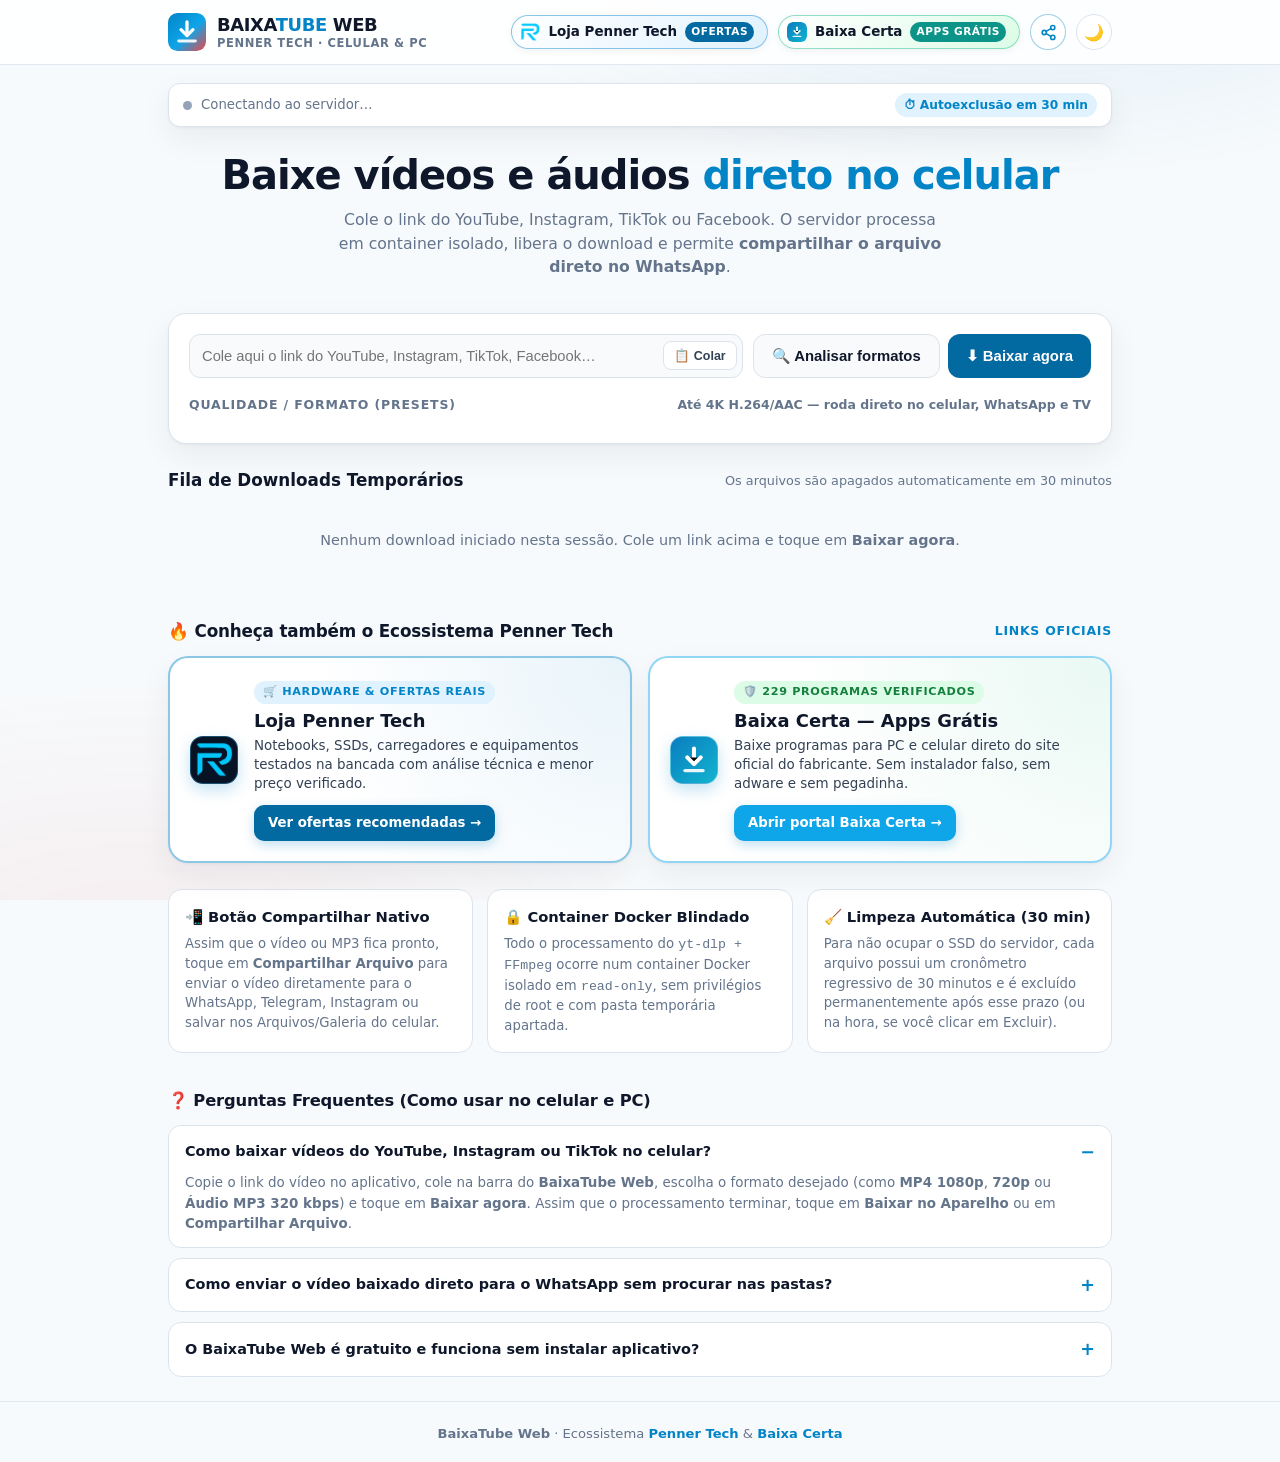
==== commit 7bb3f67e: "feat(share+duckdns): apontar para baixa.duckdns.org e refazer botao e modal de compartilhamento" ====
--- a/index.html
+++ b/index.html
@@ -596,9 +596,152 @@
 html[data-tema="escuro"] .btn-primary { background: var(--acento); color: #04121d; }
 .btn-secondary { background: var(--card2); color: var(--texto); border: 1px solid var(--borda); }
 .btn-secondary:hover { border-color: var(--acento); }
-.btn-green { background: #16a34a; color: #fff; }
-.btn-share { background: #2563eb; color: #fff; }
+.btn-green {
+  background: linear-gradient(135deg, #16a34a 0%, #15803d 100%);
+  color: #fff;
+  box-shadow: 0 6px 16px rgba(22, 163, 74, 0.26);
+}
+.btn-green:hover {
+  filter: brightness(1.06);
+  transform: translateY(-1px);
+}
+.btn-share {
+  background: linear-gradient(135deg, #0284c7 0%, #2563eb 52%, #4f46e5 100%);
+  color: #fff;
+  border: 1px solid rgba(255, 255, 255, 0.22);
+  box-shadow: 0 6px 18px rgba(37, 99, 235, 0.30);
+  position: relative;
+  overflow: hidden;
+}
+.btn-share:hover {
+  filter: brightness(1.08);
+  transform: translateY(-1px);
+  box-shadow: 0 8px 22px rgba(37, 99, 235, 0.42);
+}
+.btn-share .share-ico-badge {
+  display: inline-flex;
+  align-items: center;
+  justify-content: center;
+  width: 26px;
+  height: 26px;
+  border-radius: 8px;
+  background: rgba(255, 255, 255, 0.18);
+  flex: 0 0 26px;
+}
+.btn svg.btn-svg {
+  width: 18px;
+  height: 18px;
+  flex: 0 0 18px;
+  display: block;
+}
 .btn-danger { background: var(--vermelho-suave); color: var(--vermelho); border: 1px solid transparent; }
+
+/* Share Fallback Modal (PC / Navegadores sem Web Share de arquivos) */
+.share-modal-backdrop {
+  position: fixed;
+  inset: 0;
+  z-index: 90;
+  background: rgba(7, 13, 23, 0.68);
+  backdrop-filter: blur(6px);
+  display: none;
+  align-items: center;
+  justify-content: center;
+  padding: 16px;
+}
+.share-modal-backdrop.open {
+  display: flex;
+}
+.share-modal {
+  background: var(--card);
+  border: 1.5px solid var(--borda);
+  border-radius: 20px;
+  max-width: 440px;
+  width: 100%;
+  padding: 22px;
+  box-shadow: 0 20px 50px rgba(0, 0, 0, 0.4);
+  color: var(--texto);
+}
+.share-modal-top {
+  display: flex;
+  align-items: center;
+  justify-content: space-between;
+  gap: 10px;
+  margin-bottom: 10px;
+}
+.share-modal-top h4 {
+  font-size: 1.05rem;
+  font-weight: 800;
+  display: flex;
+  align-items: center;
+  gap: 8px;
+}
+.share-modal-close {
+  border: 1px solid var(--borda);
+  background: var(--card2);
+  color: var(--texto);
+  width: 32px;
+  height: 32px;
+  border-radius: 999px;
+  cursor: pointer;
+  font-weight: 800;
+}
+.share-modal p {
+  font-size: 0.84rem;
+  color: var(--texto-sub);
+  margin-bottom: 14px;
+  line-height: 1.45;
+}
+.share-modal-grid {
+  display: grid;
+  grid-template-columns: 1fr 1fr;
+  gap: 10px;
+  margin-bottom: 12px;
+}
+.share-opt-btn {
+  display: inline-flex;
+  align-items: center;
+  justify-content: center;
+  gap: 8px;
+  padding: 11px 12px;
+  border-radius: 12px;
+  font-size: 0.85rem;
+  font-weight: 800;
+  text-decoration: none;
+  cursor: pointer;
+  border: 1px solid var(--borda);
+  background: var(--card2);
+  color: var(--texto);
+  transition: transform 0.14s, border-color 0.14s;
+}
+.share-opt-btn:hover {
+  transform: translateY(-2px);
+  border-color: var(--acento);
+}
+.share-opt-btn.wa {
+  background: rgba(22, 163, 74, 0.14);
+  border-color: rgba(22, 163, 74, 0.4);
+  color: var(--verde);
+}
+.share-opt-btn.tg {
+  background: rgba(2, 132, 199, 0.14);
+  border-color: rgba(2, 132, 199, 0.4);
+  color: var(--acento);
+}
+.share-copy-row {
+  display: flex;
+  gap: 8px;
+  margin-top: 6px;
+}
+.share-copy-row input {
+  flex: 1;
+  min-width: 0;
+  padding: 9px 11px;
+  border-radius: 10px;
+  border: 1px solid var(--borda);
+  background: var(--bg2);
+  color: var(--texto-corpo);
+  font-size: 0.8rem;
+}
 
 /* Presets Grid */
 .section-label {
@@ -898,6 +1041,12 @@
         <span>Baixa Certa</span>
         <span class="pill-tag">Apps Grátis</span>
       </a>
+      <button id="btn-share-site" class="btn-tema" type="button" title="Compartilhar o BaixaTube Web" aria-label="Compartilhar o BaixaTube Web" style="color:var(--acento);border-color:rgba(2,132,199,0.4);">
+        <svg viewBox="0 0 24 24" width="17" height="17" fill="none" stroke="currentColor" stroke-width="2.2" stroke-linecap="round" stroke-linejoin="round" aria-hidden="true">
+          <circle cx="18" cy="5" r="3"/><circle cx="6" cy="12" r="3"/><circle cx="18" cy="19" r="3"/>
+          <line x1="8.59" y1="13.51" x2="15.42" y2="17.49"/><line x1="15.41" y1="6.51" x2="8.59" y2="10.49"/>
+        </svg>
+      </button>
       <button id="btn-tema" class="btn-tema" type="button" title="Alternar tema claro/escuro" aria-label="Alternar tema">🌙</button>
     </div>
   </div>
@@ -1031,6 +1180,30 @@
     </div>
   </section>
 </main>
+
+<div class="share-modal-backdrop" id="share-modal-backdrop" role="dialog" aria-modal="true" aria-labelledby="share-modal-title">
+  <div class="share-modal">
+    <div class="share-modal-top">
+      <h4 id="share-modal-title">
+        <svg viewBox="0 0 24 24" width="20" height="20" fill="none" stroke="var(--acento)" stroke-width="2.2" stroke-linecap="round" stroke-linejoin="round">
+          <circle cx="18" cy="5" r="3"/><circle cx="6" cy="12" r="3"/><circle cx="18" cy="19" r="3"/>
+          <line x1="8.59" y1="13.51" x2="15.42" y2="17.49"/><line x1="15.41" y1="6.51" x2="8.59" y2="10.49"/>
+        </svg>
+        <span id="share-modal-heading">Compartilhar Download</span>
+      </h4>
+      <button type="button" class="share-modal-close" id="share-modal-close" aria-label="Fechar">✕</button>
+    </div>
+    <p id="share-modal-desc">Envie o link direto do arquivo temporário (válido por 30 minutos) ou compartilhe no WhatsApp e Telegram:</p>
+    <div class="share-modal-grid">
+      <a id="share-opt-wa" class="share-opt-btn wa" href="#" target="_blank" rel="noopener">💬 WhatsApp</a>
+      <a id="share-opt-tg" class="share-opt-btn tg" href="#" target="_blank" rel="noopener">✈️ Telegram</a>
+    </div>
+    <div class="share-copy-row">
+      <input id="share-copy-input" type="text" readonly value="">
+      <button id="share-copy-btn" type="button" class="btn btn-primary" style="padding:9px 14px;font-size:0.82rem;">Copiar Link</button>
+    </div>
+  </div>
+</div>
 
 <footer>
   <div class="wrap">
@@ -1071,6 +1244,7 @@
     ENDPOINTS.push({ url: 'http://' + location.hostname + ':8091', label: 'Porta 8091 Direta' });
   }
   ENDPOINTS.push(
+    { url: 'https://baixa.duckdns.org:8095/baixatube-api', label: 'DuckDNS Baixa IPv6 (.81)' },
     { url: 'https://pennerflix.duckdns.org:8095/baixatube-api', label: 'DuckDNS IPv6 Velocidade Máxima (.81)' },
     { url: 'https://pennerserver2.tail69feb4.ts.net/baixatube-api', label: 'Tailscale Funnel HTTPS (.81)' },
     { url: 'https://pennerserver2.tail69feb4.ts.net:10000/baixatube-api', label: 'Tailscale Funnel :10000 (.81)' }
@@ -1356,50 +1530,188 @@
     if (changed) renderJobs();
   }, 1000);
 
+  var SHARE_SVG =
+    '<span class="share-ico-badge">' +
+      '<svg class="btn-svg" viewBox="0 0 24 24" fill="none" stroke="currentColor" stroke-width="2.3" stroke-linecap="round" stroke-linejoin="round" aria-hidden="true">' +
+        '<circle cx="18" cy="5" r="3"></circle>' +
+        '<circle cx="6" cy="12" r="3"></circle>' +
+        '<circle cx="18" cy="19" r="3"></circle>' +
+        '<line x1="8.59" y1="13.51" x2="15.42" y2="17.49"></line>' +
+        '<line x1="15.41" y1="6.51" x2="8.59" y2="10.49"></line>' +
+      '</svg>' +
+    '</span>';
+
+  var SAVE_SVG =
+    '<svg class="btn-svg" viewBox="0 0 24 24" fill="none" stroke="currentColor" stroke-width="2.3" stroke-linecap="round" stroke-linejoin="round" aria-hidden="true">' +
+      '<path d="M21 15v4a2 2 0 0 1-2 2H5a2 2 0 0 1-2-2v-4"></path>' +
+      '<polyline points="7 10 12 15 17 10"></polyline>' +
+      '<line x1="12" y1="15" x2="12" y2="3"></line>' +
+    '</svg>';
+
+  var TRASH_SVG =
+    '<svg class="btn-svg" viewBox="0 0 24 24" fill="none" stroke="currentColor" stroke-width="2.1" stroke-linecap="round" stroke-linejoin="round" aria-hidden="true">' +
+      '<polyline points="3 6 5 6 21 6"></polyline>' +
+      '<path d="M19 6l-1 14a2 2 0 0 1-2 2H8a2 2 0 0 1-2-2L5 6"></path>' +
+      '<path d="M10 11v6"></path><path d="M14 11v6"></path>' +
+    '</svg>';
+
+  var shareModalBackdrop = document.getElementById('share-modal-backdrop');
+  var shareModalClose = document.getElementById('share-modal-close');
+  var shareModalHeading = document.getElementById('share-modal-heading');
+  var shareModalDesc = document.getElementById('share-modal-desc');
+  var shareOptWa = document.getElementById('share-opt-wa');
+  var shareOptTg = document.getElementById('share-opt-tg');
+  var shareCopyInput = document.getElementById('share-copy-input');
+  var shareCopyBtn = document.getElementById('share-copy-btn');
+
+  function openShareModal(title, text, url) {
+    shareModalHeading.textContent = title || 'Compartilhar';
+    shareModalDesc.textContent = text || 'Escolha onde deseja compartilhar ou copie o link abaixo:';
+    var fullMsg = (text ? (text + ' ') : '') + url;
+    shareOptWa.href = 'https://api.whatsapp.com/send?text=' + encodeURIComponent(fullMsg);
+    shareOptTg.href = 'https://t.me/share/url?url=' + encodeURIComponent(url) + '&text=' + encodeURIComponent(text || title || '');
+    shareCopyInput.value = url;
+    shareCopyBtn.textContent = 'Copiar Link';
+    shareModalBackdrop.className = 'share-modal-backdrop open';
+  }
+
+  if (shareModalClose) {
+    shareModalClose.addEventListener('click', function(){
+      shareModalBackdrop.className = 'share-modal-backdrop';
+    });
+  }
+  if (shareModalBackdrop) {
+    shareModalBackdrop.addEventListener('click', function(ev){
+      if (ev.target === shareModalBackdrop) shareModalBackdrop.className = 'share-modal-backdrop';
+    });
+  }
+  if (shareCopyBtn) {
+    shareCopyBtn.addEventListener('click', async function(){
+      try {
+        await navigator.clipboard.writeText(shareCopyInput.value);
+        shareCopyBtn.textContent = '✓ Copiado!';
+      } catch (e) {
+        shareCopyInput.select();
+        document.execCommand('copy');
+        shareCopyBtn.textContent = '✓ Copiado!';
+      }
+    });
+  }
+
+  var btnShareSite = document.getElementById('btn-share-site');
+  if (btnShareSite) {
+    btnShareSite.addEventListener('click', async function(){
+      var siteUrl = 'https://baixatube.pennertech.com.br/';
+      var siteTitle = 'BaixaTube Web — Penner Tech';
+      var siteText = 'Baixe vídeos e áudios do YouTube, Instagram, TikTok e Facebook direto no celular:';
+      if (navigator.share) {
+        try {
+          await navigator.share({ title: siteTitle, text: siteText, url: siteUrl });
+          return;
+        } catch (err) {
+          if (err && err.name === 'AbortError') return;
+        }
+      }
+      openShareModal('Compartilhar o BaixaTube Web', siteText, siteUrl);
+    });
+  }
+
+  // Pré-carrega o arquivo em memória (File) assim que o job fica pronto para que o toque em
+  // "Compartilhar" acione o navigator.share imediatamente sem perder o user-gesture no celular!
+  var fileCache = {};
+  async function warmJobFileCache(job) {
+    if (!job || job.state !== 'done' || !job.download_url || fileCache[job.id]) return;
+    if (job.file_size && job.file_size > 95 * 1024 * 1024) return;
+    try {
+      fileCache[job.id] = 'loading';
+      var resp = await fetch(job._apiBase + job.download_url);
+      if (!resp.ok) { delete fileCache[job.id]; return; }
+      var blob = await resp.blob();
+      var fileName = job.file_name || ('baixatube-' + job.id + '.mp4');
+      var mime = job.mime_type || blob.type || (fileName.endsWith('.mp3') ? 'audio/mpeg' : 'video/mp4');
+      fileCache[job.id] = new File([blob], fileName, { type: mime });
+    } catch (e) {
+      delete fileCache[job.id];
+    }
+  }
+
   window.shareJobFile = async function(jobId) {
     var job = jobs.find(function(j){ return j.id === jobId; });
     if (!job || !job.download_url) return;
     var fileUrl = job._apiBase + job.download_url;
     var btn = document.getElementById('share-btn-' + jobId);
-    var oldTxt = btn ? btn.innerHTML : '';
+    var oldHtml = btn ? btn.innerHTML : '';
 
     try {
-      if (btn) {
-        btn.disabled = true;
-        btn.innerHTML = '⏳ Preparando arquivo p/ compartilhar…';
-      }
-      var resp = await fetch(fileUrl);
-      if (!resp.ok) throw new Error('Arquivo expirado ou indisponível.');
-      var blob = await resp.blob();
-      var fileName = job.file_name || ('baixatube-' + job.id + '.mp4');
-      var file = new File([blob], fileName, { type: job.mime_type || blob.type || 'video/mp4' });
-
-      if (navigator.canShare && navigator.canShare({ files: [file] })) {
+      var file = (fileCache[jobId] instanceof File) ? fileCache[jobId] : null;
+
+      // 1) Se o File já está em cache e o celular suporta compartilhamento de arquivo, abre na hora!
+      if (file && navigator.canShare && navigator.canShare({ files: [file] })) {
         await navigator.share({
           files: [file],
-          title: job.title || fileName,
-          text: job.title || ''
+          title: job.title || file.name
         });
         return;
       }
-      // Fallback caso o navegador suporte apenas compartilhamento de link
+
+      // 2) Se ainda não estava no cache e o navegador tem suporte a navigator.canShare, baixa agora
+      if (!file && navigator.canShare) {
+        if (btn) {
+          btn.disabled = true;
+          btn.innerHTML = SHARE_SVG + '<span>Preparando arquivo…</span>';
+        }
+        var resp = await fetch(fileUrl);
+        if (resp.ok) {
+          var blob = await resp.blob();
+          var fileName = job.file_name || ('baixatube-' + job.id + '.mp4');
+          var mime = job.mime_type || blob.type || (fileName.endsWith('.mp3') ? 'audio/mpeg' : 'video/mp4');
+          file = new File([blob], fileName, { type: mime });
+          fileCache[jobId] = file;
+          if (navigator.canShare({ files: [file] })) {
+            await navigator.share({
+              files: [file],
+              title: job.title || fileName
+            });
+            return;
+          }
+        }
+      }
+
+      // 3) Se o navegador suporta navigator.share de URL
       if (navigator.share) {
-        await navigator.share({
-          title: job.title || 'BaixaTube Web',
-          text: 'Baixado no BaixaTube Web: ' + (job.title || ''),
-          url: fileUrl
-        });
+        try {
+          await navigator.share({
+            title: job.title || 'BaixaTube Web',
+            text: '🎬 ' + (job.title || 'Arquivo baixado no BaixaTube Web'),
+            url: fileUrl
+          });
+          return;
+        } catch (shareUrlErr) {
+          if (shareUrlErr && shareUrlErr.name === 'AbortError') return;
+        }
+      }
+
+      // 4) Fallback visual elegante (WhatsApp, Telegram e Copiar Link)
+      openShareModal(
+        'Compartilhar: ' + (job.title || 'Arquivo').slice(0, 48),
+        '🎬 ' + (job.title || 'Baixado no BaixaTube Web') + ' (' + (job.label || 'MP4') + '):',
+        fileUrl
+      );
+    } catch (err) {
+      if (err && err.name === 'AbortError') return;
+      if (fileCache[jobId] instanceof File && navigator.canShare && navigator.canShare({ files: [fileCache[jobId]] })) {
+        showAlert('Arquivo pronto na memória! Toque novamente em "Compartilhar" para abrir o WhatsApp.');
         return;
       }
-      await navigator.clipboard.writeText(fileUrl);
-      alert('Link temporário copiado para a área de transferência!');
-    } catch (err) {
-      if (err && err.name === 'AbortError') return;
-      alert('Não foi possível abrir o menu de compartilhamento direto. Use o botão "Salvar no Aparelho" ao lado.');
+      openShareModal(
+        'Compartilhar: ' + (job.title || 'Arquivo').slice(0, 48),
+        '🎬 ' + (job.title || 'Baixado no BaixaTube Web') + ':',
+        fileUrl
+      );
     } finally {
       if (btn) {
         btn.disabled = false;
-        btn.innerHTML = oldTxt;
+        btn.innerHTML = oldHtml;
       }
     }
   };
@@ -1408,6 +1720,7 @@
     var idx = jobs.findIndex(function(j){ return j.id === jobId; });
     if (idx === -1) return;
     var job = jobs[idx];
+    delete fileCache[jobId];
     try {
       await fetch(job._apiBase + '/api/jobs/' + jobId, { method: 'DELETE' });
     } catch (e) {}
@@ -1426,6 +1739,8 @@
     jobsList.innerHTML = '';
 
     jobs.forEach(function(j){
+      if (j.state === 'done') warmJobFileCache(j);
+
       var card = document.createElement('div');
       card.className = 'job-card';
 
@@ -1442,9 +1757,18 @@
       if (j.state === 'done') {
         actionsHtml =
           '<div class="job-actions">' +
-            '<a class="btn btn-green" href="' + fileUrl + '" download="' + (j.file_name || '') + '" target="_blank" rel="noopener">📥 Salvar no Aparelho (' + (j.file_size_human || '') + ')</a>' +
-            '<button id="share-btn-' + j.id + '" class="btn btn-share" type="button" onclick="shareJobFile(\'' + j.id + '\')">📤 Compartilhar Arquivo</button>' +
-            '<button class="btn btn-danger" type="button" style="flex:0 0 auto" onclick="deleteJob(\'' + j.id + '\')" title="Apagar do servidor agora">🗑 Excluir</button>' +
+            '<a class="btn btn-green" href="' + fileUrl + '" download="' + (j.file_name || '') + '" target="_blank" rel="noopener">' +
+              SAVE_SVG +
+              '<span>Salvar no Aparelho' + (j.file_size_human ? ' (' + j.file_size_human + ')' : '') + '</span>' +
+            '</a>' +
+            '<button id="share-btn-' + j.id + '" class="btn btn-share" type="button" onclick="shareJobFile('' + j.id + '')">' +
+              SHARE_SVG +
+              '<span>Compartilhar</span>' +
+            '</button>' +
+            '<button class="btn btn-danger" type="button" style="flex:0 0 auto" onclick="deleteJob('' + j.id + '')" title="Apagar do servidor agora">' +
+              TRASH_SVG +
+              '<span>Excluir</span>' +
+            '</button>' +
           '</div>';
       } else if (j.state === 'queued' || j.state === 'downloading' || j.state === 'processing') {
         actionsHtml =
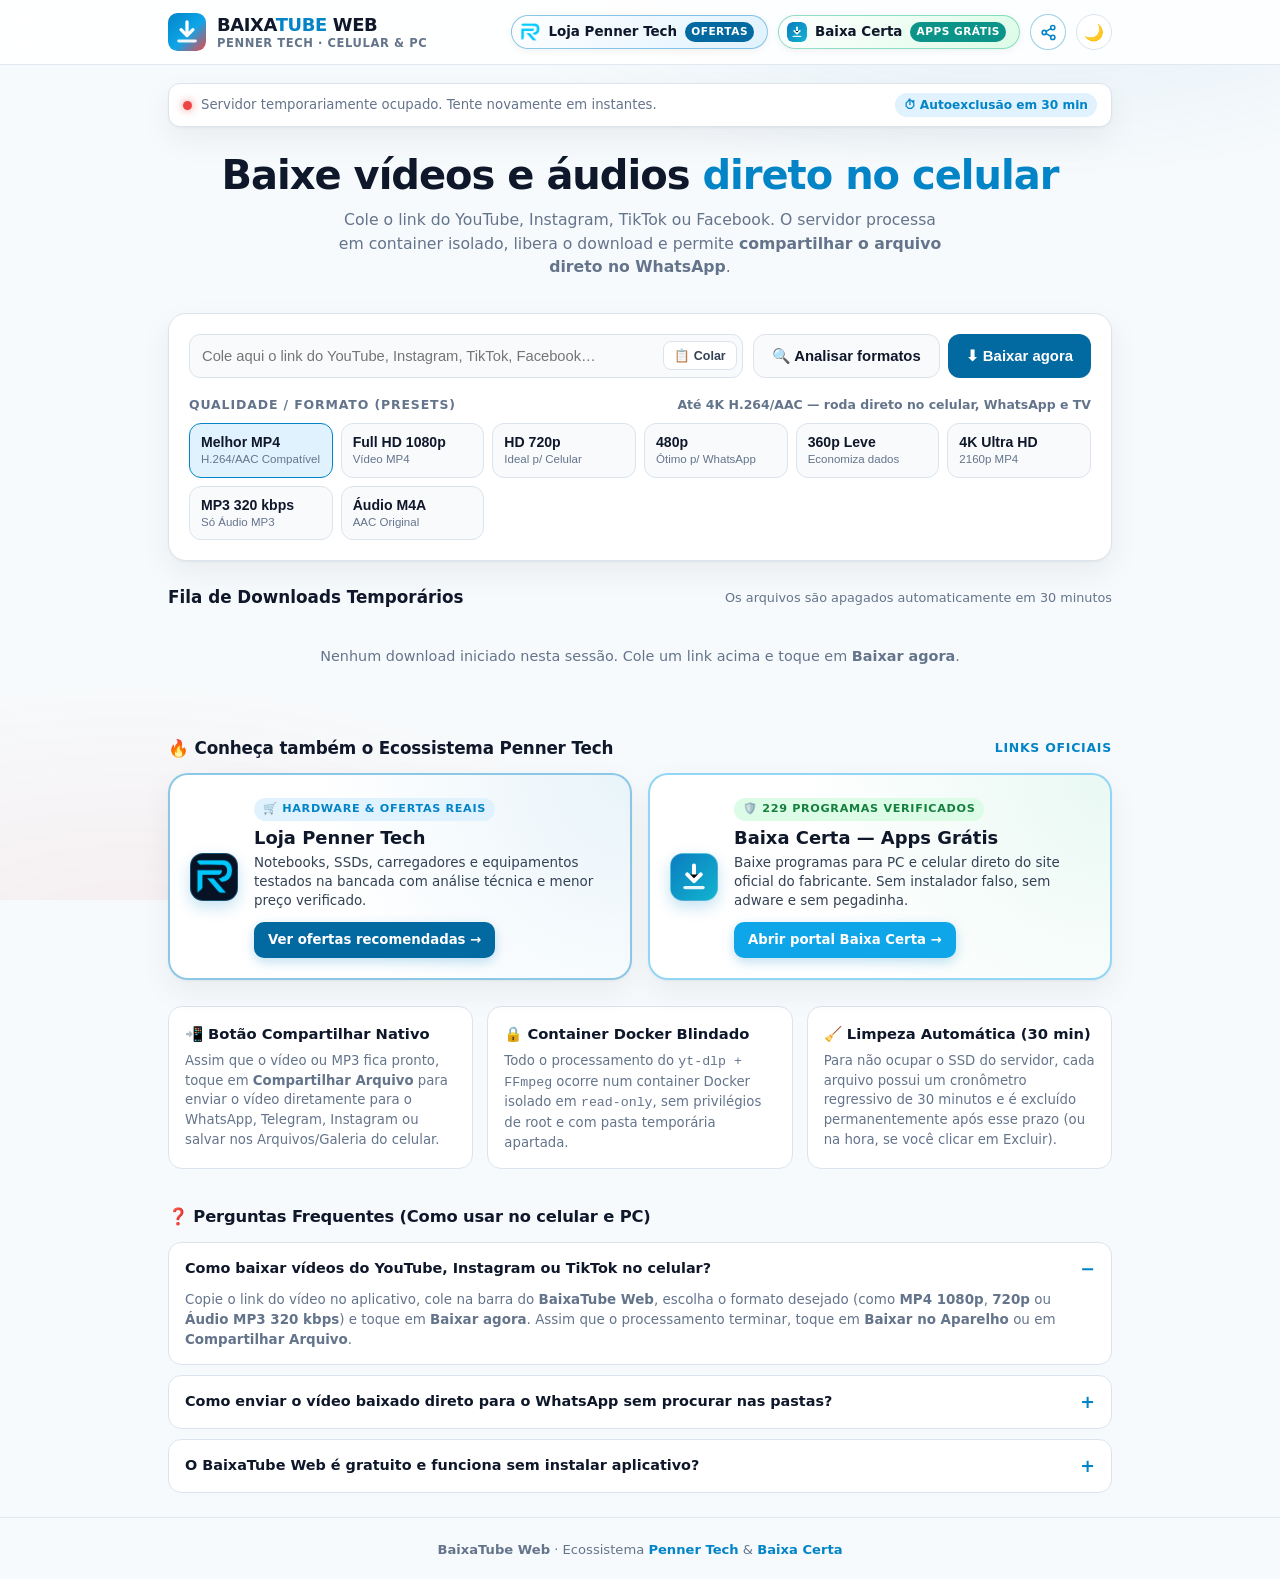
==== commit a7705a5e: "fix(js): corrigir escape de aspas no renderJobs que impedia o clique no botao de tema" ====
--- a/index.html
+++ b/index.html
@@ -1761,11 +1761,11 @@
               SAVE_SVG +
               '<span>Salvar no Aparelho' + (j.file_size_human ? ' (' + j.file_size_human + ')' : '') + '</span>' +
             '</a>' +
-            '<button id="share-btn-' + j.id + '" class="btn btn-share" type="button" onclick="shareJobFile('' + j.id + '')">' +
+            '<button id="share-btn-' + j.id + '" class="btn btn-share" type="button" onclick="shareJobFile(\'' + j.id + '\')">' +
               SHARE_SVG +
               '<span>Compartilhar</span>' +
             '</button>' +
-            '<button class="btn btn-danger" type="button" style="flex:0 0 auto" onclick="deleteJob('' + j.id + '')" title="Apagar do servidor agora">' +
+            '<button class="btn btn-danger" type="button" style="flex:0 0 auto" onclick="deleteJob(\'' + j.id + '\')" title="Apagar do servidor agora">' +
               TRASH_SVG +
               '<span>Excluir</span>' +
             '</button>' +
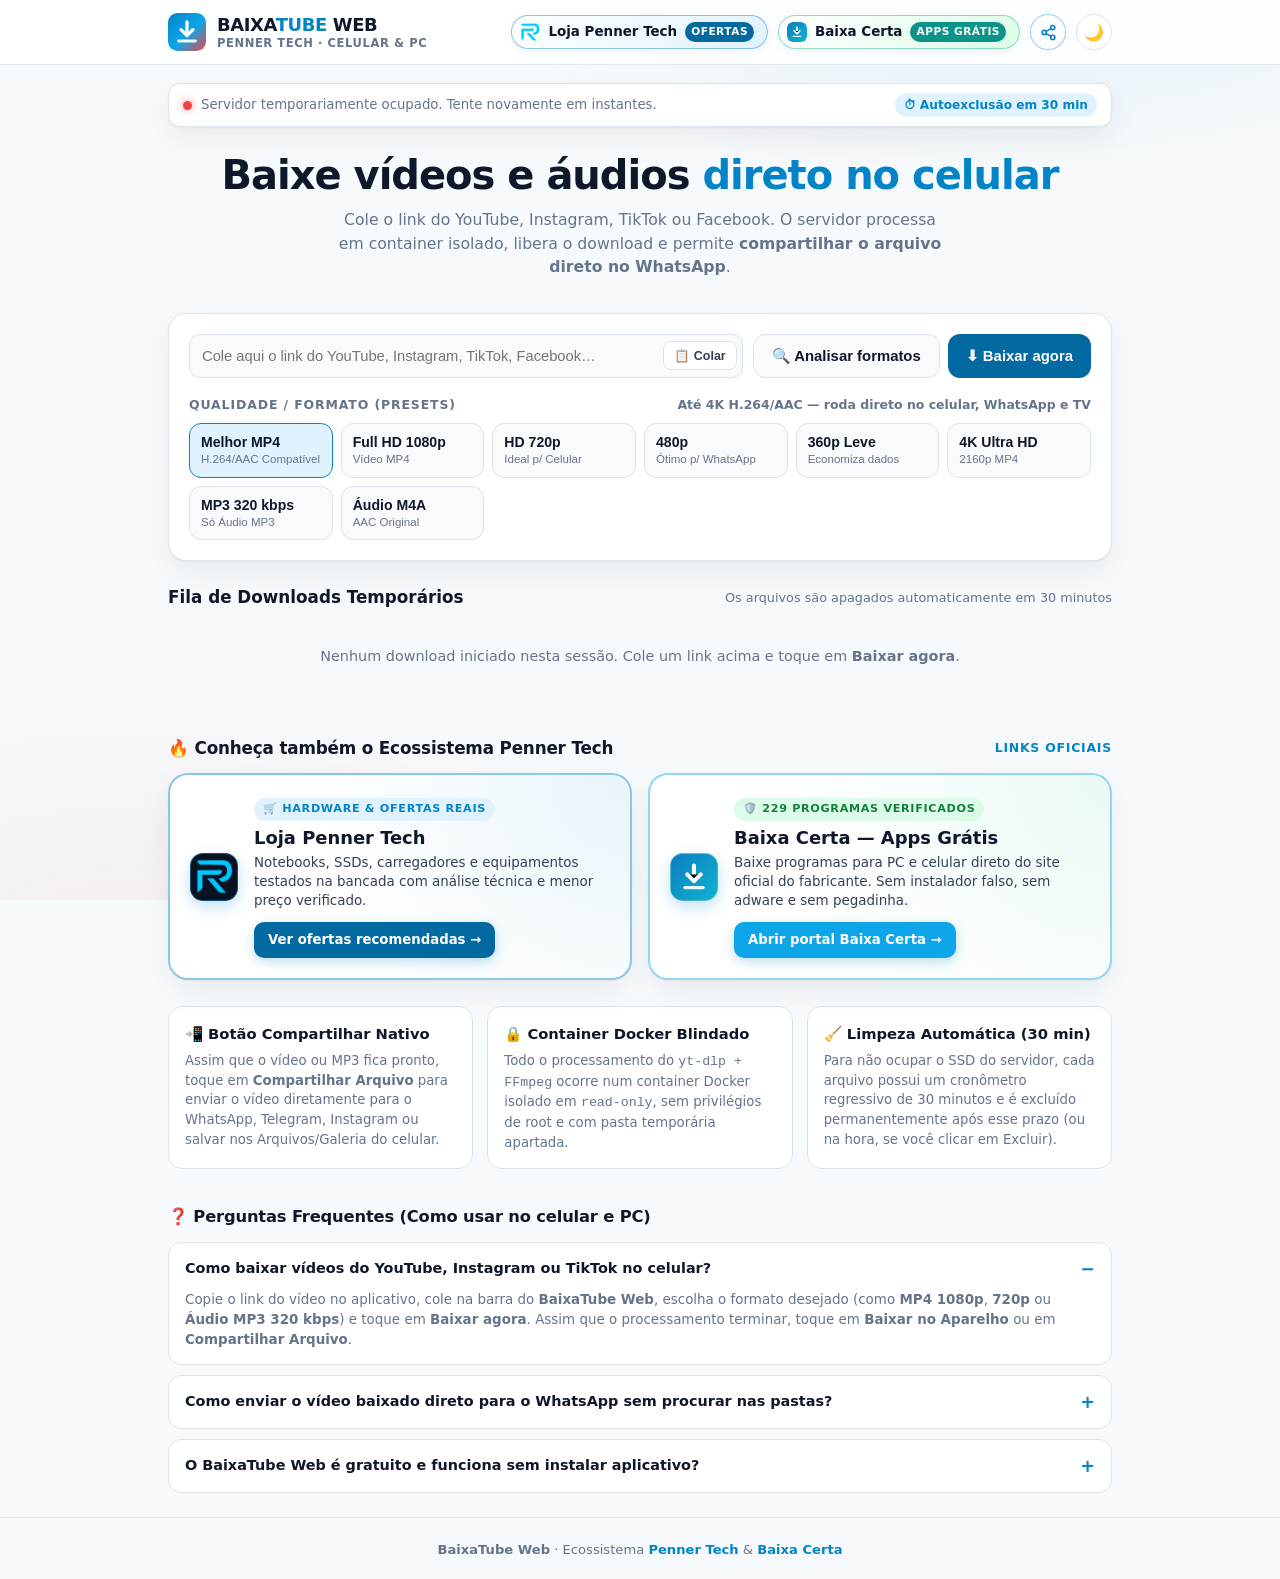
==== commit 72beaf9d: "feat(telemetry): adicionar telemetria anonima sem cookies para monitor PennerServer" ====
--- a/index.html
+++ b/index.html
@@ -1486,6 +1486,7 @@
       jobs.unshift(job);
       renderJobs();
       pollJob(job.id, activeApi);
+      if (window.ptTrackEvent) window.ptTrackEvent('download', { label: payload.preset_id || 'mp4' });
     } catch (err) {
       showAlert(err.message || 'Erro ao criar download.');
     } finally {
@@ -1636,6 +1637,7 @@
   }
 
   window.shareJobFile = async function(jobId) {
+    if (window.ptTrackEvent) window.ptTrackEvent('share', { label: 'share_file' });
     var job = jobs.find(function(j){ return j.id === jobId; });
     if (!job || !job.download_url) return;
     var fileUrl = job._apiBase + job.download_url;
@@ -1810,6 +1812,104 @@
 
   discoverApi();
 })();
+
+/* ------------------------------------------------------------------ */
+/* Telemetria Anônima Sem Cookies — Ecossistema Penner Tech           */
+/* ------------------------------------------------------------------ */
+(function(){
+  var TELEMETRY_ENDPOINTS = [
+    'https://baixa.duckdns.org:8095/monitor/api/web-analytics/hit',
+    'https://pennerflix.duckdns.org:8095/monitor/api/web-analytics/hit',
+    'https://pennerserver2.tail69feb4.ts.net/monitor/api/web-analytics/hit',
+    'https://pennerserver.tail69feb4.ts.net/monitor/api/web-analytics/hit'
+  ];
+
+  function detectSiteId() {
+    var h = (location.hostname || '').toLowerCase();
+    if (h.indexOf('baixatube') !== -1 || h.indexOf('baixa.duckdns') !== -1 || h.indexOf('pennerflix.duckdns') !== -1) return 'baixatube';
+    if (h.indexOf('loja') !== -1) return 'loja';
+    if (h.indexOf('baixa') !== -1) return 'baixa';
+    return 'pennertech';
+  }
+
+  var currentSite = detectSiteId();
+
+  function getUtmOrRef() {
+    var u = '';
+    try {
+      var sp = new URLSearchParams(location.search);
+      u = sp.get('utm_source') || sp.get('origem') || sp.get('from') || sp.get('ref') || '';
+    } catch (e) {}
+    return u;
+  }
+
+  async function sendTelemetryEvent(evType, extra) {
+    var payload = {
+      site: currentSite,
+      type: evType || 'pageview',
+      path: location.pathname || '/',
+      ref: document.referrer || '',
+      utm: getUtmOrRef(),
+      target: (extra && extra.target) || '',
+      label: (extra && extra.label) || ''
+    };
+    var bodyStr = JSON.stringify(payload);
+    for (var i = 0; i < TELEMETRY_ENDPOINTS.length; i++) {
+      var ep = TELEMETRY_ENDPOINTS[i];
+      try {
+        var ctl = new AbortController();
+        var t = setTimeout(function(){ ctl.abort(); }, 2800);
+        var r = await fetch(ep, {
+          method: 'POST',
+          headers: { 'Content-Type': 'text/plain;charset=UTF-8' },
+          body: bodyStr,
+          keepalive: true,
+          signal: ctl.signal
+        });
+        clearTimeout(t);
+        if (r && r.ok) return true;
+      } catch (e) {}
+    }
+    return false;
+  }
+
+  window.ptTrackEvent = sendTelemetryEvent;
+
+  // 1) Registra o pageview inicial (sem cookies, sem identificar usuário)
+  sendTelemetryEvent('pageview');
+
+  // 2) Captura cliques cruzados entre os subsites (BaixaTube <-> Loja <-> Baixa Certa)
+  document.addEventListener('click', function(ev){
+    var a = ev.target && ev.target.closest ? ev.target.closest('a[href]') : null;
+    if (!a) return;
+    var href = a.getAttribute('href') || '';
+    if (!href || href.charAt(0) === '#' || href.indexOf('javascript:') === 0) return;
+    try {
+      var destUrl = new URL(href, location.origin);
+      var destHost = (destUrl.hostname || '').toLowerCase();
+      if (!destHost || destHost === (location.hostname || '').toLowerCase()) return;
+
+      var targetId = '';
+      if (destHost.indexOf('loja.pennertech') !== -1) targetId = 'loja';
+      else if (destHost.indexOf('baixa.pennertech') !== -1) targetId = 'baixa';
+      else if (destHost.indexOf('baixatube.pennertech') !== -1 || destHost.indexOf('baixa.duckdns') !== -1) targetId = 'baixatube';
+      else if (destHost.indexOf('pennertech.com.br') !== -1) targetId = 'pennertech';
+
+      if (targetId && targetId !== currentSite) {
+        // Anexa ?utm_source=<currentSite> no link para que o site de destino também saiba de onde veio o clique
+        if (!destUrl.searchParams.get('utm_source')) {
+          destUrl.searchParams.set('utm_source', currentSite);
+          a.setAttribute('href', destUrl.toString());
+        }
+        sendTelemetryEvent('click', {
+          target: targetId,
+          label: (a.textContent || destHost).trim().slice(0, 60)
+        });
+      }
+    } catch (e) {}
+  }, true);
+})();
+
 </script>
 </body>
 </html>
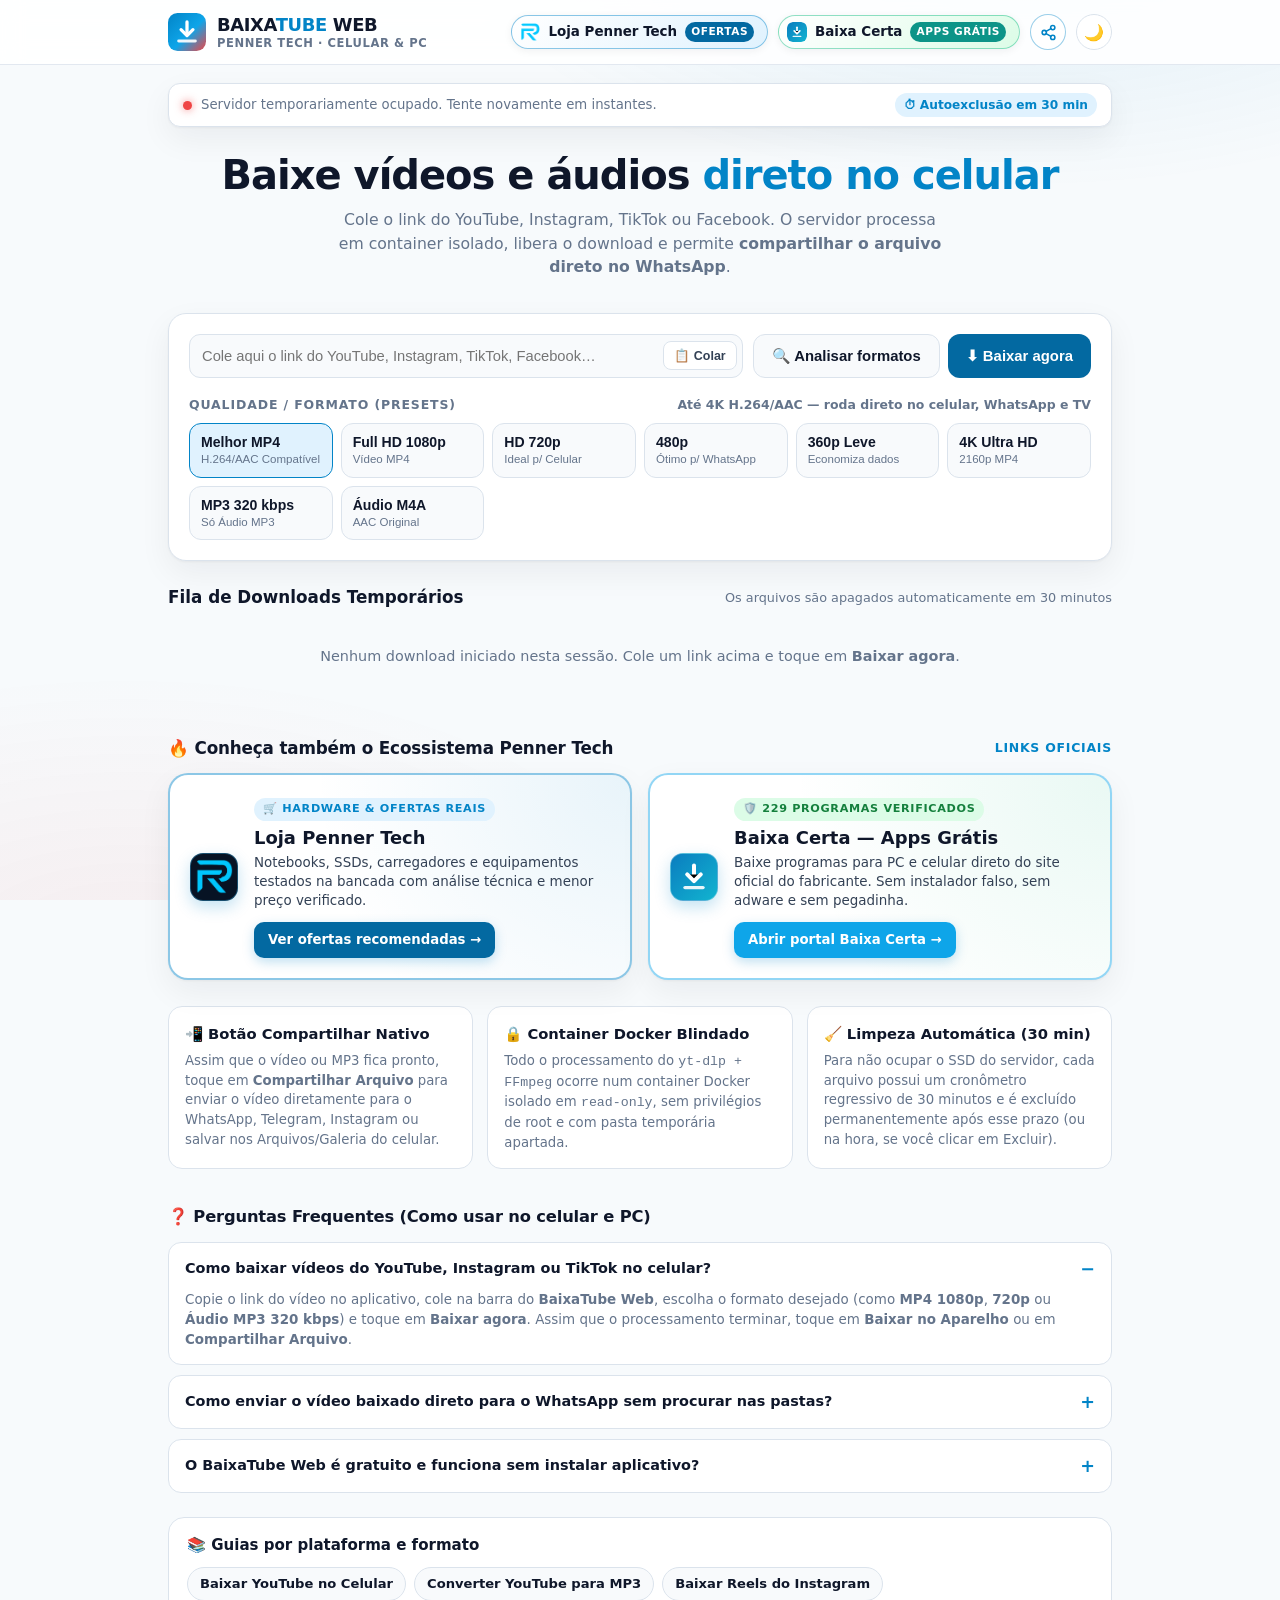
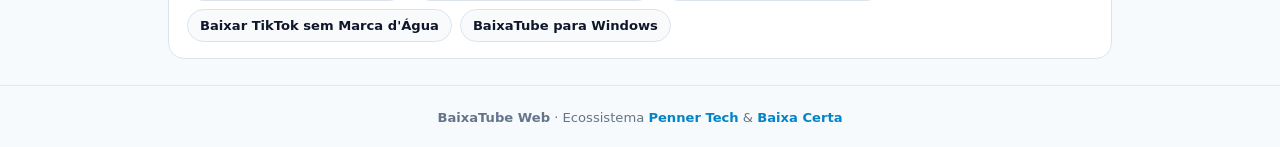
==== commit de0ee414: "seo: adicionar paginas satelite, links internos e atualizar sitemap" ====
--- a/index.html
+++ b/index.html
@@ -1005,6 +1005,29 @@
   .eco-body p { font-size: 0.8rem; margin-bottom: 9px; }
   .eco-cta { width: 100%; justify-content: center; padding: 7px 11px; font-size: 0.79rem; }
 }
+.guides-nav {
+  background: var(--card);
+  border: 1px solid var(--borda);
+  border-radius: 16px;
+  padding: 16px 18px;
+  margin: 0 0 26px;
+}
+.guides-nav h3 { font-size: 0.94rem; font-weight: 800; margin-bottom: 10px; }
+.guides-links { display: flex; flex-wrap: wrap; gap: 8px; }
+.guides-links a {
+  font-size: 0.82rem;
+  font-weight: 700;
+  padding: 6px 12px;
+  border-radius: 999px;
+  border: 1px solid var(--borda);
+  background: var(--card2);
+  color: var(--texto);
+}
+.guides-links a:hover {
+  border-color: var(--acento);
+  color: var(--acento);
+  background: var(--acento-suave);
+}
 </style>
 </head>
 <body>
@@ -1179,6 +1202,17 @@
       </details>
     </div>
   </section>
+
+  <nav class="guides-nav" aria-label="Guias rápidos do BaixaTube Web">
+    <h3>📚 Guias por plataforma e formato</h3>
+    <div class="guides-links">
+      <a href="baixar-video-youtube-celular/">Baixar YouTube no Celular</a>
+      <a href="youtube-para-mp3/">Converter YouTube para MP3</a>
+      <a href="baixar-reels-instagram/">Baixar Reels do Instagram</a>
+      <a href="baixar-video-tiktok/">Baixar TikTok sem Marca d'Água</a>
+      <a href="windows/">BaixaTube para Windows</a>
+    </div>
+  </nav>
 </main>
 
 <div class="share-modal-backdrop" id="share-modal-backdrop" role="dialog" aria-modal="true" aria-labelledby="share-modal-title">
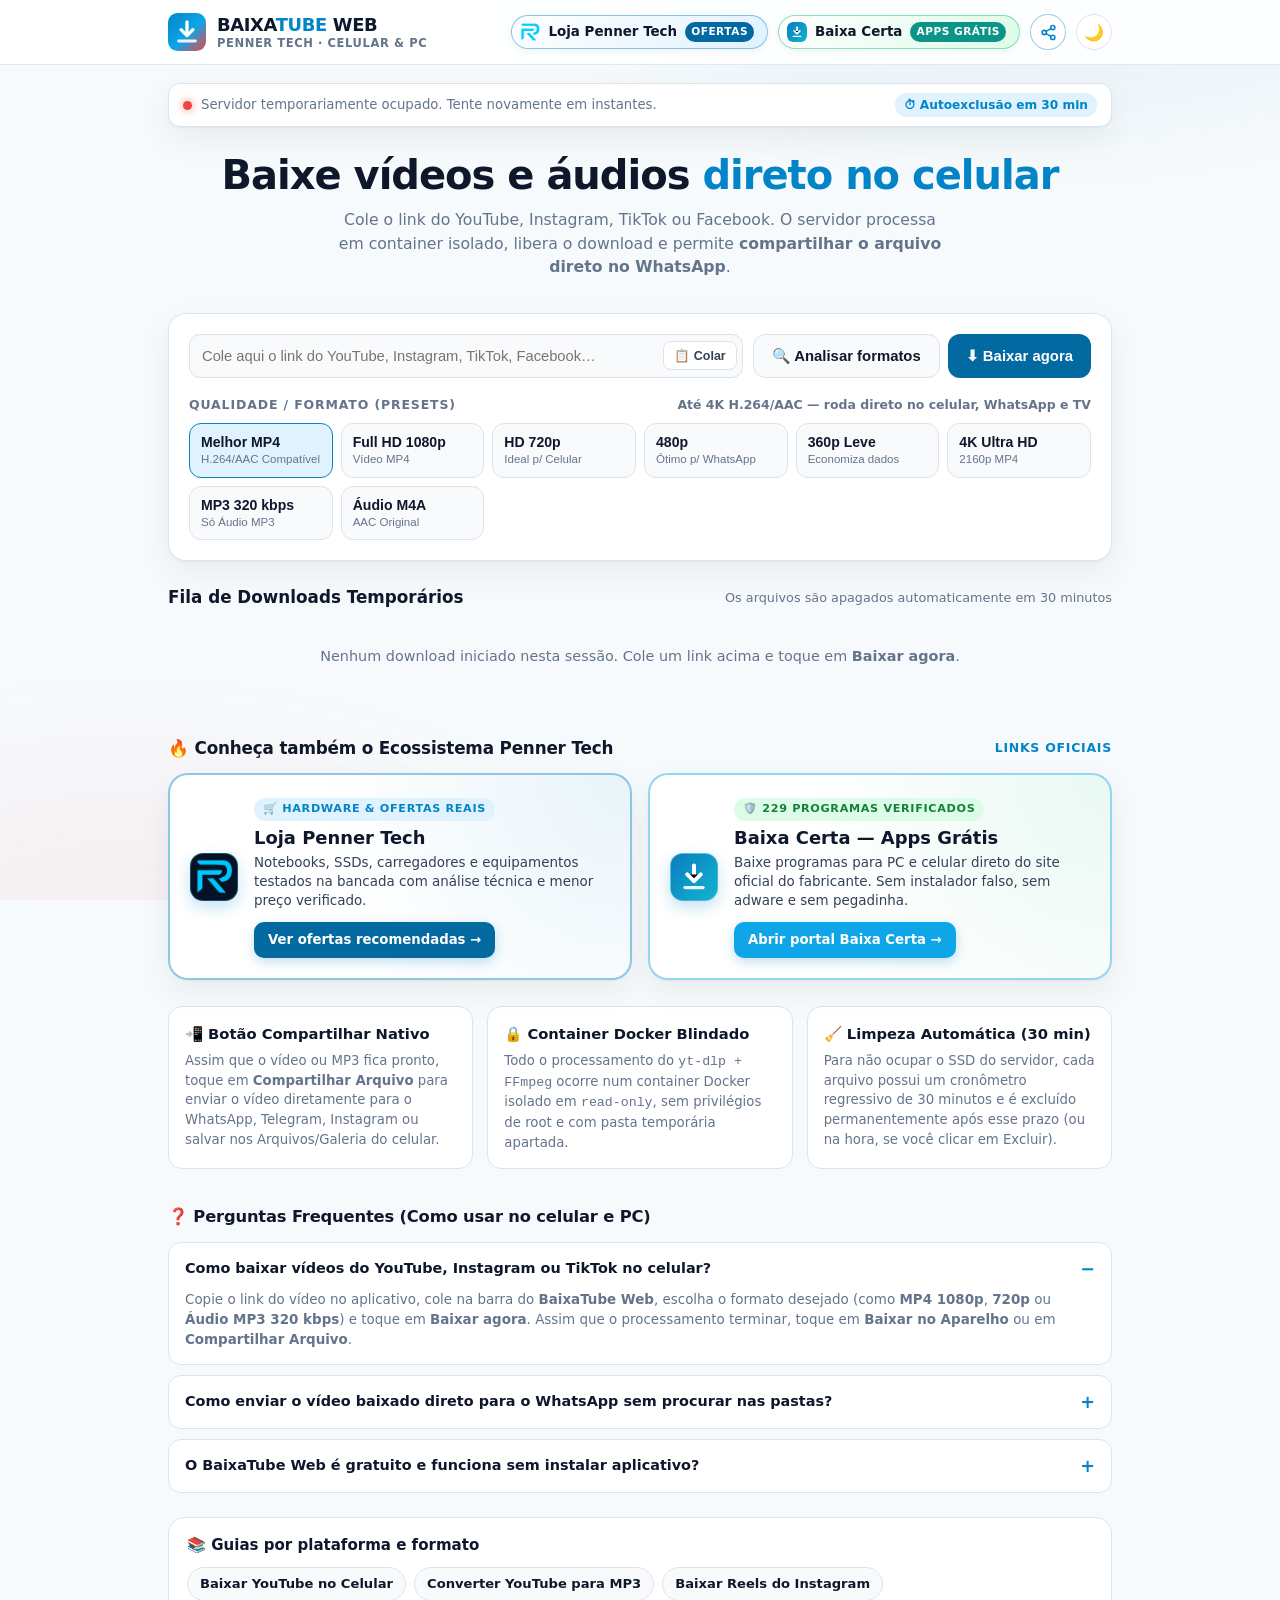
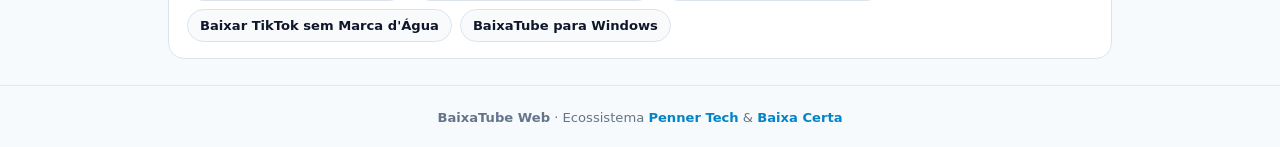
==== commit f5dfced3: "Switch telemetry endpoint to Cloudflare Worker" ====
--- a/index.html
+++ b/index.html
@@ -1852,10 +1852,7 @@
 /* ------------------------------------------------------------------ */
 (function(){
   var TELEMETRY_ENDPOINTS = [
-    'https://baixa.duckdns.org:8095/monitor/api/web-analytics/hit',
-    'https://pennerflix.duckdns.org:8095/monitor/api/web-analytics/hit',
-    'https://pennerserver2.tail69feb4.ts.net/monitor/api/web-analytics/hit',
-    'https://pennerserver.tail69feb4.ts.net/monitor/api/web-analytics/hit'
+    'https://penner-monitor-hit.renatopenner.workers.dev'
   ];
 
   function detectSiteId() {
